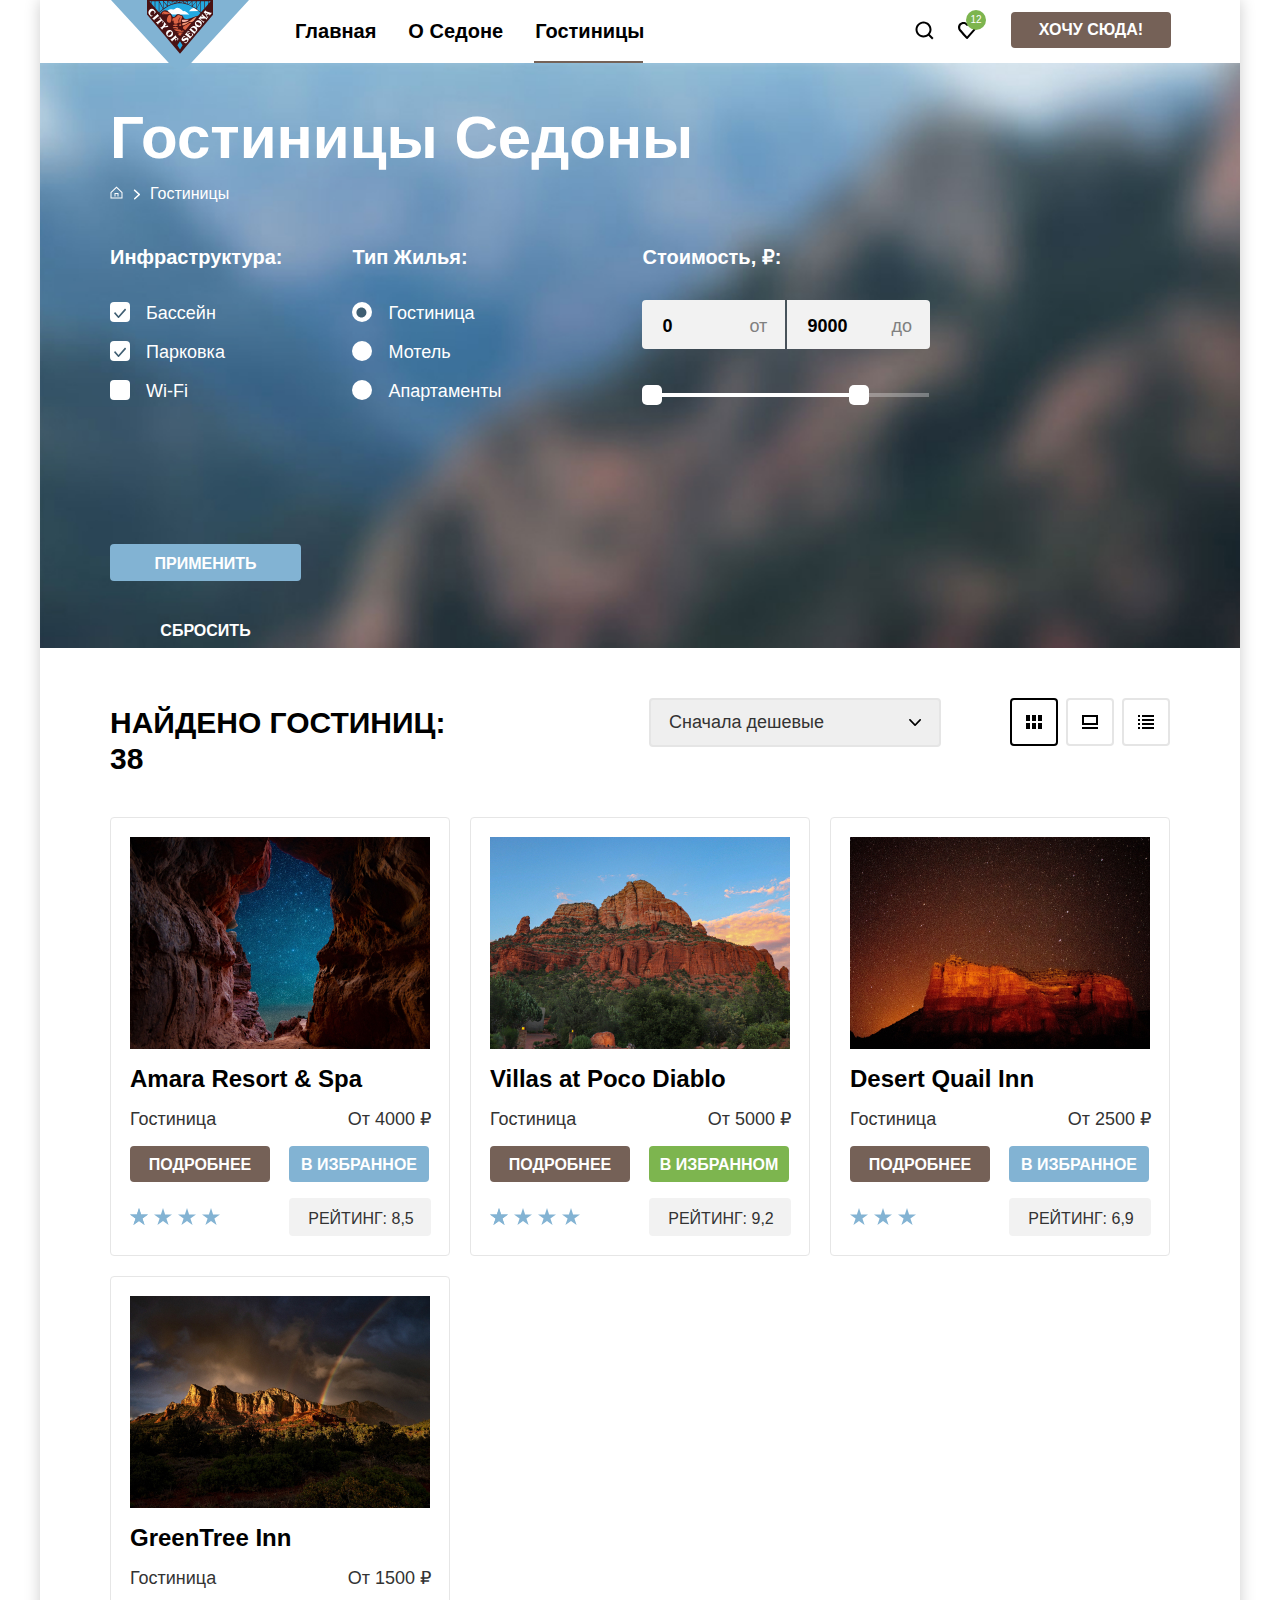
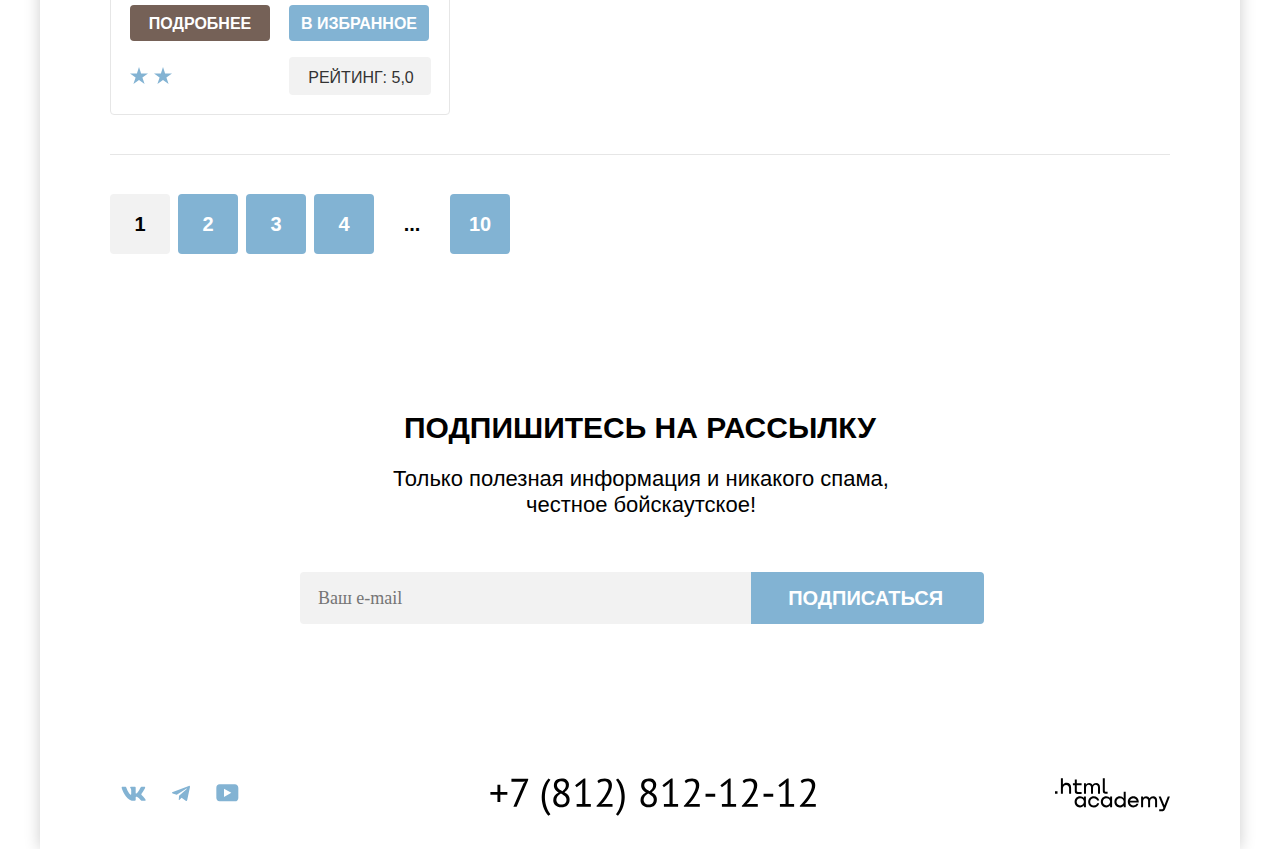
==== catalog.html @ 16f686da "Merge pull request #1 from robot756/master" ====
<!DOCTYPE html>
<html lang="ru">

<head>
  <meta charset="utf-8">
  <title>Каталог</title>
  <link rel="stylesheet" href="styles/style.css">
</head>

<body>
  <div class="page-container">
    <header class="page-header">
      <a href="index.html" class="logo-link">
        <img src="images/logotype.svg" width="138" height="64" alt="Логотип города Седона" class="logo">
      </a>
      <nav class="navigation">
        <ul class="navigation-list">
          <li class="navigation-item">
            <a href="index.html" class="navigation-link">Главная</a>
          </li>
          <li class="navigation-item">
            <a href="#" class="navigation-link">О Седонe</a>
          </li>
          <li class="navigation-item">
            <a href="#" class="navigation-link  navigation-link-active">Гостиницы</a>
          </li>

        </ul>
        <div class="user-block">
          <ul class="navigation-user">
            <li class="user-navigaton-item">
              <a href="#" class="user-navigation-link">
                <svg aria-hidden="true" focusable="false" class="navigation-icon-search" width="19" height="19"
                  viewBox="0 0 19 19" fill="none" xmlns="http://www.w3.org/2000/svg">
                  <path
                    d="m18.5 17.008-3.7-3.68c1-1.292 1.7-2.983 1.7-4.872C16.5 4.08 12.9.5 8.5.5s-8 3.68-8 8.055c0 4.376 3.6 7.956 8 7.956 1.8 0 3.5-.597 4.9-1.69l3.7 3.679 1.4-1.492Zm-10-2.486c-3.3 0-6-2.685-6-5.967 0-3.282 2.7-5.967 6-5.967s6 2.685 6 5.967c0 3.282-2.7 5.967-6 5.967Z"
                    fill="#000" />
                </svg>
                <span class="visually-hidden">Поиск</span>
              </a>
            </li>
            <li class="user-navigaton-item">
              <a href="#" class="user-navigation-link">
                <svg aria-hidden="true" focusable="false" class="navigation-icon-like" width="18" height="17"
                  viewBox="0 0 18 17" fill="none" xmlns="http://www.w3.org/2000/svg">
                  <path
                    d="M8.9 17c-.3 0-.6-.1-.8-.4-5.4-6.1-6.7-7.5-7-7.9C.4 7.8 0 6.6 0 5.4 0 2.4 2.4 0 5.5 0 6.8 0 8 .5 9 1.3 10 .5 11.3 0 12.5 0c3 0 5.5 2.4 5.5 5.4 0 1.3-.5 2.5-1.3 3.4l-7 7.9c-.2.2-.4.3-.8.3Zm-6-9.5c.3.4 3.5 4 6.1 6.9l6.2-7c.5-.5.7-1.2.7-2 0-1.8-1.5-3.3-3.3-3.3-1 0-2 .5-2.7 1.3-.3.3-.6.4-.9.4-.3 0-.6-.2-.8-.4-.7-.8-1.7-1.3-2.7-1.3-1.8 0-3.3 1.5-3.3 3.3-.1.9.3 1.6.7 2.1-.1 0-.1 0 0 0Z"
                    fill="#000" />
                </svg>
                <span class="visually-hidden">Избранное</span>
                <span class="favorite-value">12</span>
              </a>
            </li>
          </ul>
          <a href="#" class="button-link">Хочу сюда!</a>
        </div>
      </nav>
    </header>

    <main class="main-inner">

      <div class="sorting-container">
        <header class="inner-header">
          <h1 class="inner-header-title">Гостиницы Седоны</h1>
          <ul class="breadcrumbs">
            <li class="breadcrumbs-item">
              <a href="index.html" class="breadcrumbs-link">
                <svg class="breadcrumbs-icon" aria-hidden="true" focusable="false" width="13" height="13"
                  viewBox="0 0 13 13" fill="none" xmlns="http://www.w3.org/2000/svg">
                  <path d="m6.5.5-6 5.8v6.2h12V6.3L6.5.5Zm5 11h-10V6.7l5-4.8 5 4.8v4.8Z" />
                  <path d="M4.5 10.5h1V8h2v2.5h1V7h-4v3.5Z" />
                </svg>
              </a>
              <span class="visually-hidden">Главная</span>

            </li>
            <li class="breadcrumbs-item">
              <a href="catalog.html" class="breadcrumbs-link breadcrumbs-color-change">Гостиницы</a>
            </li>
          </ul>
        </header>

        <section class="hotel-products">
          <h2 class="visually-hidden">Список товаров с фильтрами</h2>
          <form action="https://echo.htmlacademy.ru/" class="hotel-filter" method="get">


            <fieldset class="hotel-products-group box-services-rooms">
              <legend class="hotel-filter-title">Инфраструктура:</legend>
              <ul class="hotel-filter-list">
                <li class="hotel-filter-item">
                  <label class="control">
                    <input type="checkbox" class="visually-hidden control-input-checkbox" name="pool" checked>
                    <span class="control-mark"></span>
                    <span class="control-label">Бассейн</span>
                  </label>
                </li>
                <li class="hotel-filter-item">
                  <label class="control">
                    <input type="checkbox" class="visually-hidden control-input-checkbox" name="parking" checked>
                    <span class="control-mark"></span>
                    <span class="control-label">Парковка</span>
                  </label>
                </li>
                <li class="hotel-filter-item">
                  <label class="control">
                    <input type="checkbox" class="visually-hidden control-input-checkbox" name="Wi-Fi">
                    <span class="control-mark"></span>
                    <span class="control-label">Wi-Fi</span>
                  </label>
                </li>
              </ul>
            </fieldset>

            <fieldset class="hotel-products-group box-services-rooms">
              <legend class="hotel-filter-title">Тип Жилья:</legend>
              <ul class="hotel-filter-list">
                <li class="hotel-filter-item">
                  <label class="control-radio">
                    <input type="radio" class="visually-hidden control-input-radio" name="type-group" value="hotel"
                      checked>
                    <span class="control-radio-mark"></span>
                    <span class="control-label">Гостиница</span>
                  </label>
                </li>
                <li class="hotel-filter-item">
                  <label class="control-radio">
                    <input type="radio" class="visually-hidden control-input-radio" name="type-group" value="motel">
                    <span class="control-radio-mark"></span>
                    <span class="control-label">Мотель</span>
                  </label>
                </li>
                <li class="hotel-filter-item">
                  <label class="control-radio">
                    <input type="radio" class="visually-hidden control-input-radio" name="type-group"
                      value="appartaments">
                    <span class="control-radio-mark"></span>
                    <span class="control-label">Апартаменты</span>
                  </label>
                </li>
              </ul>
            </fieldset>

            <fieldset class="hotel-products-group box-cost-range">
              <legend class="hotel-filter-title-cost">Стоимость, ₽:</legend>
              <div class="input-filter">
                <label class="input-from">
                  <input type="number" class="input-prime input-from-cost" name="type-group" value="0">
                  <span class="from-cost">от</span>
                </label>
                <label class="input-to">
                  <input type="number" class="input-prime input-to-cost" name="type-group" value="9000">
                  <span class="to-cost">до</span>
                </label>
              </div>

              <div class="range">
                <div class="range-scale">
                  <div class="range-bar" style="left: 0; width: 227px">
                    <button type="button" class="range-toggle toggle-min">
                      <span class="visually-hidden">Изменить минимальную цену</span>
                    </button>
                    <button type="button" class="range-toggle toggle-max"><span class="visually-hidden">Изменить
                        максимальную цену</span></button>
                  </div>
                </div>
              </div>
            </fieldset>


            <div class="buttons">
              <button class="submit" type="submit">Применить</button>
              <button class="reset" type="reset">Сбросить</button>
            </div>
          </form>
        </section>

      </div>

      <section class="sort-products">

        <div class="sort-products-container">
          <h2 class="find-page">Найдено гостиниц: 38</h2>
          <select class="select-control" aria-label="Сортировка">
            <option value="cheap">Сначала дешевые</option>
            <option value="popular">Сначала дорогие</option>
            <option value="expensive">Сначала популярные</option>
          </select>
          <div class="buttons-card ">
            <a href="#" class="button-card button-card-active button-card-all">
              <span class="visually-hidden">Показать карточки</span>
            </a>
            <a href="#" class="button-card button-card-slide">
              <span class="visually-hidden">Показать слайды</span>
            </a>
            <a href="#" class="button-card button-card-list">
              <span class="visually-hidden">Показать список</span>
            </a>
          </div>
        </div>


        <ul class="product-list">
          <li class="product-card">
            <a href="#" class="product-card-link">
              <img src="images/hotel-amara-resort-spa.jpg" width="300" height="212" alt="hotel-amara-resort-spa"
                class="product-card-image">
            </a>
            <h3 class="product-card-title">Amara Resort & Spa</h3>
            <div class="type-and-cost">
              <span class="product-type-hotel">Гостиница</span>
              <span class="product-cost-hotel">От 4000 ₽</span>
            </div>
            <a href="#" class="product-more-information">подробнее</a>
            <a href="#" class="product-in-favorites">в избранное</a>
            <div class="rait-icon">
              <span class="visually-hidden">звёздность</span>
              <span class="product-four-stars"></span>
            </div>
            <span class="product-number-rating">Рейтинг: 8,5</span>
          </li>
          <li class="product-card">
            <a href="#" class="product-card-link">
              <img src="images/hotel-desert-quail-inn.jpg" width="300" height="212" alt="hotel-desert-quail-inn"
                class="product-card-image">
            </a>
            <h3 class="product-card-title">Villas at Poco Diablo</h3>
            <div class="type-and-cost">
              <span class="product-type-hotel">Гостиница</span>
              <span class="product-cost-hotel">От 5000 ₽</span>
            </div>
            <a href="#" class="product-more-information">подробнее</a>
            <a href="#" class="product-in-favorites product-in-favorites-active">в избранном</a>
            <div class="rait-icon">
              <span class="visually-hidden">звёздность</span>
              <span class="product-four-stars"></span>
            </div>
            <span class="product-number-rating">Рейтинг: 9,2</span>
          </li>
          <li class="product-card">
            <a href="#" class="product-card-link">
              <img src="images/hotel-greentree-inn.jpg" width="300" height="212" alt="hotel-greentree-inn"
                class="product-card-image">
            </a>
            <h3 class="product-card-title">Desert Quail Inn</h3>
            <div class="type-and-cost">
              <span class="product-type-hotel">Гостиница</span>
              <span class="product-cost-hotel">От 2500 ₽</span>
            </div>
            <a href="#" class="product-more-information">подробнее</a>
            <a href="#" class="product-in-favorites">в избранное</a>
            <div class="rait-icon">
              <span class="visually-hidden">звёздность</span>
              <span class="product-three-stars"></span>
            </div>
            <span class="product-number-rating">Рейтинг: 6,9</span>
          </li>
          <li class="product-card">
            <a href="#" class="product-card-link">
              <img src="images/hotel-villas-at-poco-diablo.jpg" width="300" height="212"
                alt="hotel-villas-at-poco-diablo" class="product-card-image">
            </a>
            <h3 class="product-card-title">GreenTree Inn</h3>
            <div class="type-and-cost">
              <span class="product-type-hotel">Гостиница</span>
              <span class="product-cost-hotel">От 1500 ₽</span>
            </div>
            <a href="#" class="product-more-information">подробнее</a>
            <a href="#" class="product-in-favorites">в избранное</a>
            <div class="rait-icon">
              <span class="visually-hidden">звёздность</span>
              <span class="product-two-stars"></span>
            </div>
            <span class="product-number-rating">Рейтинг: 5,0</span>
          </li>
        </ul>

        <ul class="pagination">
          <li class="pagination-item">
            <a class="pagination-link pagination-active" href="#">1</a>
            <span class="visually-hidden">Первая страница</span>
          </li>
          <li class="pagination-item">
            <a class="pagination-link" href="#">2</a>
          </li>
          <li class="pagination-item">
            <a class="pagination-link" href="#">3</a>
          </li>
          <li class="pagination-item">
            <a class="pagination-link" href="#">4</a>
          </li>
          <li class="pagination-item">
            <a class="pagination-link pagination-next" href="#">...</a>
          </li>
          <li class="pagination-item">
            <a class="pagination-link" href="#">10</a>
            <span class="visually-hidden">Последняя страница</span>
          </li>
        </ul>


      </section>


    </main>

    <footer class="page-footer">
      <section class="subscribe-catalog">
        <h2 class="visually-hidden">Подписка на полезную информация</h2>
        <p class="subscribe-text-catalog alternative-color">Подпишитесь на рассылку</p>
        <p class="subscribe-description-catalog">Только полезная информация и никакого спама, честное бойскаутское!</p>
        <form action="https://echo.htmlacademy.ru/" class="subscribe-form" method="get">
          <div class="collapsing-indentation">
            <input type="email" placeholder="Ваш e-mail" name="user-email" required>
            <button class="subscribe-button" type="submit">Подписаться</button>
          </div>
        </form>
      </section>

      <div class="page-footer-container">
        <section class="social">
          <h2 class="visually-hidden">Социальные сети</h2>
          <ul class="social-list">
            <li class="social-item">
              <a href="https://vk.com/htmlacademy" class="button">
                <svg class="socials-item-icon" aria-hidden="true" focusable="false" width="25" height="15"
                  viewBox="0 0 25 15" fill="none" xmlns="http://www.w3.org/2000/svg">
                  <path fill-rule="evenodd" clip-rule="evenodd"
                    d="M24.116 1.804c.166-.546 0-.948-.795-.948h-2.625c-.668 0-.976.347-1.143.73 0 0-1.335 3.196-3.226 5.272-.612.602-.89.793-1.224.793-.167 0-.418-.19-.418-.738V1.804c0-.656-.184-.948-.74-.948H9.817c-.417 0-.668.304-.668.593 0 .621.946.765 1.043 2.513V7.76c0 .833-.153.984-.487.984-.89 0-3.055-3.21-4.34-6.885-.249-.715-.5-1.003-1.172-1.003H1.566c-.75 0-.9.347-.9.73 0 .682.89 4.07 4.145 8.551 2.17 3.06 5.225 4.72 8.008 4.72 1.67 0 1.875-.369 1.875-1.004V11.54c0-.737.158-.884.687-.884.39 0 1.057.192 2.615 1.667 1.78 1.75 2.073 2.533 3.075 2.533h2.625c.75 0 1.126-.368.91-1.096-.238-.724-1.088-1.775-2.215-3.022-.612-.71-1.53-1.475-1.809-1.858-.389-.49-.278-.71 0-1.147 0 0 3.2-4.426 3.533-5.929h.001Z" />
                </svg>
                <span class="visually-hidden">ВКонтакте</span>
              </a>
            </li>
            <li class="social-item">
              <a href="https://t.me/htmlacademy" class="button">
                <svg class="socials-item-icon" aria-hidden="true" focusable="false" width="18" height="16"
                  viewBox="0 0 18 16" fill="none" xmlns="http://www.w3.org/2000/svg">
                  <path
                    d="M16.785.956.84 7.104C-.248 7.541-.24 8.148.64 8.42l4.094 1.277 9.472-5.976c.448-.272.857-.126.52.173l-7.673 6.925H7.05l.002.001-.283 4.22c.414 0 .597-.19.829-.414l1.988-1.934 4.136 3.055c.762.42 1.31.205 1.5-.706l2.715-12.795c.278-1.114-.425-1.618-1.153-1.29Z" />
                </svg>
                <span class="visually-hidden">Телеграмм</span>
              </a>
            </li>
            <li class="social-item">
              <a href="https://www.youtube.com/user/htmlacademyru" class="button">
                <svg class="socials-item-icon" aria-hidden="true" focusable="false" width="23" height="18"
                  viewBox="0 0 23 18" fill="none" xmlns="http://www.w3.org/2000/svg">
                  <path
                    d="M18.94.356H3.507C1.647.356.333 1.95.333 3.756V13.85c0 1.913 1.314 3.506 3.174 3.506H19.16c1.642 0 3.174-1.593 3.174-3.4v-10.2c-.219-1.806-1.532-3.4-3.393-3.4ZM7.995 12.894V4.819l7.333 4.037-7.333 4.038Z" />
                </svg>
                <span class="visually-hidden">Ютуб</span>
              </a>
            </li>
          </ul>
        </section>

        <section class="contacts">
          <h2 class="visually-hidden">Контакты</h2>
          <a href="+78128121212" class="phone">
            <svg class="contacts-logo-color" aria-hidden="true" focusable="false" width="326" height="38"
              viewBox="0 0 326 38" fill="none" xmlns="http://www.w3.org/2000/svg">
              <path
                d="M.405 13.896h7.04v-7.24h2.88v7.24h7.04v2.88h-7.04v7.2h-2.88v-7.2H.405v-2.88ZM23.4 28.856l10.04-23.44 1.76-1.96-2.36.36h-11.4V.856h16.72v1.08l-11.52 26.92H23.4Zm34.992 8.8a20.219 20.219 0 0 1-3.12-4.24 26.968 26.968 0 0 1-2.08-4.68 32.19 32.19 0 0 1-1.12-4.88 32.9 32.9 0 0 1-.36-4.72c0-1.466.12-3.013.36-4.64.24-1.626.627-3.253 1.16-4.88a28.472 28.472 0 0 1 2.08-4.84 23.166 23.166 0 0 1 3.2-4.4l1.92 1.4a24.02 24.02 0 0 0-2.68 4.24 27.631 27.631 0 0 0-1.68 4.4 29.702 29.702 0 0 0-.92 4.48c-.16 1.467-.24 2.88-.24 4.24 0 1.28.094 2.68.28 4.2.214 1.494.534 3 .96 4.52a30.663 30.663 0 0 0 1.72 4.4 19.86 19.86 0 0 0 2.56 3.92l-2.04 1.48Zm4.851-15.48c0-1.68.44-3.133 1.32-4.36.88-1.253 2.254-2.386 4.12-3.4-.666-.4-1.293-.813-1.88-1.24a10.24 10.24 0 0 1-1.52-1.52 7.562 7.562 0 0 1-1.04-1.88c-.24-.693-.36-1.493-.36-2.4 0-1.04.174-1.986.52-2.84a6.485 6.485 0 0 1 1.56-2.2 7.674 7.674 0 0 1 2.44-1.44c.96-.346 2.04-.52 3.24-.52 1.12 0 2.134.16 3.04.48.907.32 1.667.76 2.28 1.32a5.756 5.756 0 0 1 1.48 2c.347.774.52 1.627.52 2.56 0 1.52-.346 2.867-1.04 4.04-.693 1.147-1.84 2.28-3.44 3.4.694.4 1.347.84 1.96 1.32a8.502 8.502 0 0 1 1.64 1.6c.48.587.854 1.254 1.12 2 .267.72.4 1.547.4 2.48 0 1.147-.186 2.2-.56 3.16a6.911 6.911 0 0 1-1.64 2.44c-.72.667-1.6 1.2-2.64 1.6-1.04.374-2.226.56-3.56.56-1.28 0-2.413-.186-3.4-.56-.986-.373-1.826-.88-2.52-1.52a6.424 6.424 0 0 1-1.52-2.24 7.68 7.68 0 0 1-.52-2.84Zm13.24-.4c0-.8-.16-1.493-.48-2.08a5.811 5.811 0 0 0-1.28-1.64 9.079 9.079 0 0 0-1.76-1.36c-.666-.4-1.36-.786-2.08-1.16-1.626.907-2.786 1.92-3.48 3.04-.693 1.12-1.04 2.187-1.04 3.2 0 .64.107 1.254.32 1.84.214.587.534 1.094.96 1.52a4.99 4.99 0 0 0 1.56 1.04c.64.24 1.374.36 2.2.36.667 0 1.307-.093 1.92-.28a5.15 5.15 0 0 0 1.6-.88c.48-.4.854-.893 1.12-1.48.294-.613.44-1.32.44-2.12Zm-9.48-14.48c0 .747.147 1.414.44 2 .294.56.68 1.067 1.16 1.52.507.454 1.08.88 1.72 1.28.64.374 1.307.734 2 1.08 1.2-.933 2.08-1.853 2.64-2.76.587-.906.88-1.906.88-3 0-1.36-.426-2.4-1.28-3.12-.826-.746-1.826-1.12-3-1.12-.72 0-1.36.12-1.92.36-.56.24-1.04.547-1.44.92-.4.374-.706.814-.92 1.32-.186.48-.28.987-.28 1.52Zm19.637 18.6h5.6V6.536l.4-2.36-1.6 1.88-4.4 3.16-1.52-2.04 8.8-6.8h1.44v25.52h5.48v2.96h-14.2v-2.96Zm35.317-18.68c0 1.414-.266 2.867-.8 4.36a26.123 26.123 0 0 1-2.04 4.44 43.372 43.372 0 0 1-2.8 4.4 106.51 106.51 0 0 1-3.12 4.04l-1.96 1.72v.16l2.56-.44h8.72v2.96h-15.92v-1.16c.587-.613 1.294-1.373 2.12-2.28a63.998 63.998 0 0 0 2.56-3 60.203 60.203 0 0 0 2.64-3.52 38.593 38.593 0 0 0 2.36-3.8 22.61 22.61 0 0 0 1.72-3.8c.427-1.253.64-2.44.64-3.56 0-1.306-.373-2.386-1.12-3.24-.746-.88-1.88-1.32-3.4-1.32-1.013 0-2 .214-2.96.64-.96.4-1.786.867-2.48 1.4l-1.32-2.28c.934-.8 2.04-1.426 3.32-1.88 1.28-.453 2.654-.68 4.12-.68 1.147 0 2.16.174 3.04.52.88.32 1.627.787 2.24 1.4a6.084 6.084 0 0 1 1.4 2.2c.32.827.48 1.734.48 2.72Zm6.077-6.84a20.198 20.198 0 0 1 3.12 4.24 24.553 24.553 0 0 1 2.04 4.72c.533 1.6.92 3.227 1.16 4.88.24 1.627.36 3.187.36 4.68 0 1.467-.12 3.014-.36 4.64a30.566 30.566 0 0 1-1.16 4.92 27.134 27.134 0 0 1-2.12 4.8 21.85 21.85 0 0 1-3.16 4.4l-1.92-1.4a24 24 0 0 0 2.68-4.24 24.382 24.382 0 0 0 1.68-4.44c.427-1.493.72-2.973.88-4.44.187-1.466.28-2.88.28-4.24 0-1.28-.107-2.666-.32-4.16-.213-1.493-.547-3-1-4.52-.427-1.52-.987-3-1.68-4.44a18.561 18.561 0 0 0-2.52-3.92l2.04-1.48Zm22.475 21.8c0-1.68.44-3.133 1.32-4.36.88-1.253 2.253-2.386 4.12-3.4-.667-.4-1.293-.813-1.88-1.24-.56-.453-1.067-.96-1.52-1.52a7.559 7.559 0 0 1-1.04-1.88c-.24-.693-.36-1.493-.36-2.4 0-1.04.173-1.986.52-2.84a6.474 6.474 0 0 1 1.56-2.2 7.673 7.673 0 0 1 2.44-1.44c.96-.346 2.04-.52 3.24-.52 1.12 0 2.133.16 3.04.48.907.32 1.667.76 2.28 1.32a5.761 5.761 0 0 1 1.48 2c.347.774.52 1.627.52 2.56 0 1.52-.347 2.867-1.04 4.04-.693 1.147-1.84 2.28-3.44 3.4.693.4 1.347.84 1.96 1.32a8.494 8.494 0 0 1 1.64 1.6c.48.587.853 1.254 1.12 2 .267.72.4 1.547.4 2.48 0 1.147-.187 2.2-.56 3.16a6.907 6.907 0 0 1-1.64 2.44c-.72.667-1.6 1.2-2.64 1.6-1.04.374-2.227.56-3.56.56-1.28 0-2.413-.186-3.4-.56-.987-.373-1.827-.88-2.52-1.52a6.423 6.423 0 0 1-1.52-2.24 7.672 7.672 0 0 1-.52-2.84Zm13.24-.4c0-.8-.16-1.493-.48-2.08a5.819 5.819 0 0 0-1.28-1.64 9.082 9.082 0 0 0-1.76-1.36c-.667-.4-1.36-.786-2.08-1.16-1.627.907-2.787 1.92-3.48 3.04-.693 1.12-1.04 2.187-1.04 3.2 0 .64.107 1.254.32 1.84.213.587.533 1.094.96 1.52.427.427.947.774 1.56 1.04.64.24 1.373.36 2.2.36.667 0 1.307-.093 1.92-.28a5.15 5.15 0 0 0 1.6-.88c.48-.4.853-.893 1.12-1.48.293-.613.44-1.32.44-2.12Zm-9.48-14.48c0 .747.147 1.414.44 2a5.75 5.75 0 0 0 1.16 1.52c.507.454 1.08.88 1.72 1.28.64.374 1.307.734 2 1.08 1.2-.933 2.08-1.853 2.64-2.76.587-.906.88-1.906.88-3 0-1.36-.427-2.4-1.28-3.12-.827-.746-1.827-1.12-3-1.12-.72 0-1.36.12-1.92.36-.56.24-1.04.547-1.44.92a3.8 3.8 0 0 0-.92 1.32 4.15 4.15 0 0 0-.28 1.52Zm19.637 18.6h5.6V6.536l.4-2.36-1.6 1.88-4.4 3.16-1.52-2.04 8.8-6.8h1.44v25.52h5.48v2.96h-14.2v-2.96Zm35.317-18.68c0 1.414-.267 2.867-.8 4.36a26.279 26.279 0 0 1-2.04 4.44 43.547 43.547 0 0 1-2.8 4.4 106.51 106.51 0 0 1-3.12 4.04l-1.96 1.72v.16l2.56-.44h8.72v2.96h-15.92v-1.16a137.54 137.54 0 0 0 2.12-2.28 64.604 64.604 0 0 0 2.56-3 61.114 61.114 0 0 0 2.64-3.52 38.783 38.783 0 0 0 2.36-3.8 22.69 22.69 0 0 0 1.72-3.8c.426-1.253.64-2.44.64-3.56 0-1.306-.374-2.386-1.12-3.24-.747-.88-1.88-1.32-3.4-1.32-1.014 0-2 .214-2.96.64-.96.4-1.787.867-2.48 1.4l-1.32-2.28c.933-.8 2.04-1.426 3.32-1.88 1.28-.453 2.653-.68 4.12-.68 1.146 0 2.16.174 3.04.52.88.32 1.626.787 2.24 1.4a6.097 6.097 0 0 1 1.4 2.2c.32.827.48 1.734.48 2.72Zm6.317 8.64h9.68v2.96h-9.68v-2.96Zm16.374 10.04h5.6V6.536l.4-2.36-1.6 1.88-4.4 3.16-1.52-2.04 8.8-6.8h1.44v25.52h5.48v2.96h-14.2v-2.96Zm35.317-18.68c0 1.414-.267 2.867-.8 4.36a26.279 26.279 0 0 1-2.04 4.44 43.547 43.547 0 0 1-2.8 4.4 106.51 106.51 0 0 1-3.12 4.04l-1.96 1.72v.16l2.56-.44h8.72v2.96h-15.92v-1.16a137.54 137.54 0 0 0 2.12-2.28 64.604 64.604 0 0 0 2.56-3 61.114 61.114 0 0 0 2.64-3.52 38.783 38.783 0 0 0 2.36-3.8 22.69 22.69 0 0 0 1.72-3.8c.426-1.253.64-2.44.64-3.56 0-1.306-.374-2.386-1.12-3.24-.747-.88-1.88-1.32-3.4-1.32-1.014 0-2 .214-2.96.64-.96.4-1.787.867-2.48 1.4l-1.32-2.28c.933-.8 2.04-1.426 3.32-1.88 1.28-.453 2.653-.68 4.12-.68 1.146 0 2.16.174 3.04.52.88.32 1.626.787 2.24 1.4a6.097 6.097 0 0 1 1.4 2.2c.32.827.48 1.734.48 2.72Zm6.317 8.64h9.68v2.96h-9.68v-2.96Zm16.374 10.04h5.6V6.536l.4-2.36-1.6 1.88-4.4 3.16-1.52-2.04 8.8-6.8h1.44v25.52h5.48v2.96h-14.2v-2.96Zm35.316-18.68c0 1.414-.266 2.867-.8 4.36a26.123 26.123 0 0 1-2.04 4.44 43.372 43.372 0 0 1-2.8 4.4 106.51 106.51 0 0 1-3.12 4.04l-1.96 1.72v.16l2.56-.44h8.72v2.96h-15.92v-1.16c.587-.613 1.294-1.373 2.12-2.28a63.998 63.998 0 0 0 2.56-3 60.203 60.203 0 0 0 2.64-3.52 38.593 38.593 0 0 0 2.36-3.8 22.61 22.61 0 0 0 1.72-3.8c.427-1.253.64-2.44.64-3.56 0-1.306-.373-2.386-1.12-3.24-.746-.88-1.88-1.32-3.4-1.32-1.013 0-2 .214-2.96.64-.96.4-1.786.867-2.48 1.4l-1.32-2.28c.934-.8 2.04-1.426 3.32-1.88 1.28-.453 2.654-.68 4.12-.68 1.147 0 2.16.174 3.04.52.88.32 1.627.787 2.24 1.4a6.084 6.084 0 0 1 1.4 2.2c.32.827.48 1.734.48 2.72Z" />
            </svg>
          </a>
        </section>

        <section class="footer-logo">
          <h2 class="visually-hidden">Логотип HTML Academy</h2>
          <a href="https://htmlacademy.ru/" class="html-link">
            <svg class="contacts-logo-color" aria-hidden="true" focusable="false" width="115" height="34"
              viewBox="0 0 115 34" fill="none" xmlns="http://www.w3.org/2000/svg">
              <path
                d="M0 13.256v2.6h2.5v-2.6H0ZM11.6 4.856c-1.6 0-2.8.7-3.6 1.7h-.1v-6.2h-2v15.5h2v-5.3c0-2.1 1.3-3.6 3.3-3.6 1.8 0 2.9 1.4 2.9 3.2v5.7h2v-6.1c.1-3-1.8-4.9-4.5-4.9ZM26.6 5.156h-4.8v-3.7h-2v3.8h-1.9v2h1.9v6c0 1.7 1 2.7 2.7 2.7h4.1v-2h-3.7c-.7 0-1.1-.4-1.1-1.1v-5.7h4.8v-2ZM41.1 4.956c-1.6 0-2.9.8-3.5 2.1h-.1c-.6-1.2-1.8-2.1-3.4-2.1-1.4 0-2.5.8-3.1 1.8h-.1v-1.6H29v10.6h2v-5.4c0-2 1-3.5 2.6-3.5 1.5 0 2.4 1 2.4 2.6v6.3h2v-5.6c0-2.4 1.4-3.3 2.6-3.3 1.5 0 2.4 1 2.4 2.6v6.3h2v-6.5c.1-2.5-1.4-4.3-3.9-4.3ZM47.8 13.056c0 1.7 1 2.7 2.8 2.7h2v-2h-1.7c-.7 0-1.1-.4-1.1-1.1V.356h-2v12.7ZM28.9 20.056c-.9-1.1-2.2-1.8-3.9-1.8-3.1 0-5.4 2.3-5.4 5.6s2.3 5.6 5.4 5.6c1.8 0 3-.8 3.8-1.9h.1v1.6h2v-10.6h-2v1.5Zm-3.6 7.4c-2.2 0-3.6-1.6-3.6-3.6s1.4-3.6 3.6-3.6 3.6 1.6 3.6 3.6c0 1.9-1.4 3.6-3.6 3.6ZM44.2 22.356c-.5-2.4-2.6-4.1-5.4-4.1-3.4 0-5.6 2.5-5.6 5.6 0 3.1 2.2 5.6 5.6 5.6 2.8 0 4.9-1.8 5.4-4.2h-2.1c-.4 1.3-1.7 2.3-3.3 2.3-2.2 0-3.6-1.6-3.6-3.6s1.4-3.6 3.6-3.6c1.6 0 2.8 1 3.3 2.2h2.1v-.2ZM55.1 20.056c-.9-1.1-2.2-1.8-3.9-1.8-3.1 0-5.4 2.3-5.4 5.6s2.3 5.6 5.4 5.6c1.8 0 3-.8 3.8-1.9h.1v1.6h2v-10.6h-2v1.5Zm-3.6 7.4c-2.2 0-3.6-1.6-3.6-3.6s1.4-3.6 3.6-3.6 3.6 1.6 3.6 3.6c0 1.9-1.5 3.6-3.6 3.6ZM68.7 20.156c-.9-1.1-2.2-1.9-3.9-1.9-3.1 0-5.4 2.3-5.4 5.6s2.2 5.6 5.4 5.6c1.7 0 3-.8 3.8-1.8h.1v1.5h2v-15.4h-2v6.4Zm-3.6 7.3c-2.2 0-3.6-1.6-3.6-3.6s1.4-3.6 3.6-3.6 3.6 1.6 3.6 3.6c-.1 2-1.5 3.6-3.6 3.6ZM78.3 18.256c-3.3 0-5.5 2.5-5.5 5.6 0 3 2.1 5.6 5.5 5.6 2.5 0 4.5-1.3 5.2-3.6h-2.1c-.5 1-1.6 1.6-3 1.6-1.9 0-3.3-1.3-3.4-2.9h8.8c.2-3.6-2-6.3-5.5-6.3Zm0 1.9c1.7 0 3 1 3.3 2.6h-6.5c.3-1.5 1.5-2.6 3.2-2.6ZM98.2 18.256c-1.6 0-2.9.8-3.6 2h-.1c-.6-1.2-1.8-2-3.4-2-1.4 0-2.5.7-3.1 1.8v-1.5h-1.9v10.6h2v-5.4c0-2 1-3.4 2.6-3.5 1.5 0 2.4 1 2.4 2.6v6.3h2v-5.6c0-2.4 1.4-3.3 2.6-3.3 1.5 0 2.4 1 2.4 2.6v6.3h2v-6.5c.1-2.6-1.4-4.4-3.9-4.4ZM109.4 27.356l-3.6-8.9h-2.2l4.8 11.6c-.3.9-.7 1.2-1.7 1.2h-2.5v2h2.5c1.8 0 2.8-.8 3.5-2.6l4.7-12.2h-2.1l-3.4 8.9Z" />
            </svg>
          </a>
        </section>
      </div>
    </footer>
  </div>
</body>

</html>
---- styles/style.css ----
@font-face {
  font-family: "PT Sans";
  font-style: normal;
  font-weight: 400;
  src: url("../fonts/ptsans-400.woff2") format("woff2");
  font-display: swap;
}

@font-face {
  font-family: "PT Sans";
  font-style: normal;
  font-weight: 700;
  src: url("../fonts/ptsans-700.woff2") format("woff2");
  font-display: swap;
}

.visually-hidden {
  position: absolute;
  width: 1px;
  height: 1px;
  margin: -1px;
  border: 0;
  padding: 0;
  white-space: nowrap;
  -webkit-clip-path: inset(100%);
  clip-path: inset(100%);
  clip: rect(0 0 0 0);
  overflow: hidden;
}

body {
  font-family: "PT Sans", sans-serif;
  font-size: 24px;
  line-height: 28px;
  background-color: #ffffff;
  color: #000000;
  margin: 0;
}

.page-container {
  width: 1200px;
  margin: 0 auto;
  background-color: #ffffff;
  box-shadow: 0 0 15px rgba(0, 0, 0, 0.2);
}

.page-header {
  background: #ffffff;
  color: #000000;
  position: relative;
}

.logo-link {
  position: absolute;
  left: 71px;
  top: 0;
}

.logo {
  height: auto;
}

.navigation {
  display: flex;
  padding: 12px 69px 0 254px;
  justify-content: space-between;
  align-items: flex-start;
}

.navigation-list {
  list-style-type: none;
  padding: 1px 0 14px 1px;
  margin: 0;
  display: flex;
  flex-wrap: wrap;
  max-width: 500px;
  gap: 32px;
}

.navigation-item {
  padding-top: 3px;
}

.navigation-link {
  color: inherit;
  font-size: 20px;
  line-height: 24px;
  font-weight: 700;
  text-transform: capitalize;
  text-decoration: none;
  position: relative;
}

.navigation-link-active::after {
  content: "";
  width: 100%;
  height: 2px;
  background: #756257;
  position: absolute;
  bottom: -21px;
  left: -1px;
}

.user-block {
  display: flex;
  gap: 25px;
  padding-bottom: 15px;
  align-items: flex-start;
}

.navigation-user {
  list-style-type: none;
  display: flex;
  margin: 0;
  padding: 0;
  gap: 5px;
  max-width: 210px;
  flex-wrap: wrap;
}

.user-navigation-link {
  text-decoration: none;
  width: 38px;
  height: 36px;
  position: relative;
  display: flex;
  justify-content: center;
  align-items: center;
}

.favorite-value {
  display: flex;
  position: absolute;
  min-width: 20px;
  padding: 0 3px;
  box-sizing: border-box;
  height: 20px;
  top: -2px;
  right: 0;
  font-weight: 400;
  font-size: 10px;
  line-height: 10px;
  text-align: center;
  background-color: #7db54f;
  color: #ffffff;
  border-radius: 10px;
  justify-content: center;
  align-items: center;
}

.button-link {
  display: block;
  min-height: 20px;
  width: 160px;
  padding: 8px 0;
  text-transform: uppercase;
  font-family: inherit;
  font-weight: 700;
  font-size: 16px;
  line-height: 20px;
  color: #ffffff;
  background-color: #756157;
  border-radius: 4px;
  text-align: center;
  text-decoration: none;
}

.button-link:hover,
.button-link:focus {
  background-color: #615048;
  color: #ffffff;
}

.button-link:disabled {
  background-color: #e5e5e5;
  color: #ffffff;
}

.button-link:active {
  color: rgba(255, 255, 255, 0.302);
  background-color: #756157;
}

.welcome {
  background-color: #928a8a;
  color: #000000;
  background-image: url("../images/divider.svg"), url("../images/index-background.jpg");
  background-repeat: no-repeat;
  background-position: bottom, top;
  background-size: 100% auto, cover;
  text-align: center;
  min-height: 486px;
  padding-top: 52px;
  padding-bottom: 61px;
  box-sizing: border-box;
}

.advantages-text {
  font-size: 30px;
  line-height: 36px;
  font-weight: 700;
  text-align: center;
  text-transform: uppercase;
  margin: 69px 160px 25px 160px;
}

.advantages-description {
  font-size: 22px;
  font-weight: 400;
  line-height: 26px;
  text-align: center;
  color: #333333;
  margin: 0 0 90px 0;
}

.advantages-list {
  list-style-type: none;
  margin: 0;
  padding: 0;
  display: flex;
  flex-wrap: wrap;
}

.advantages-item {
  display: flex;
  flex-grow: 1
}

.advantages-item:nth-child(2n) {
  background-color: rgba(131, 179, 211, 0.122);
}

.advantages-item:nth-child(2n+1) {
  background-color: rgba(131, 179, 211, 0.2);
}

.advantages-item.advantages-item-color {
  background-color: #82b3d3
}

.advantages-item-color .container {
  padding: 78px 86px 48px 84px;
}

.container {
  width: 400px;
  padding: 89px 85px 112px;
  box-sizing: border-box;
}

.advantage-title {
  font-size: 24px;
  font-weight: 700;
  line-height: 28px;
  text-align: center;
  text-transform: uppercase;
  position: relative;
}

.advantage-title::before {
  position: absolute;
  content: "";
  height: 2px;
  width: 60px;
  top: calc(100% + 30px);
  left: 86px;
  background-color: rgba(0, 0, 0, 0.302);
}

.advantage-title.alternative-color::before {
  position: absolute;
  content: "";
  height: 2px;
  width: 60px;
  top: calc(100% + 30px);
  left: 87px;
  background-color: rgba(255, 255, 255, 0.302);
}

.advantage-description {
  font-size: 18px;
  font-weight: 400;
  line-height: 21px;
  text-align: center;
  color: #333333;
  padding: 0;
  margin: 62px 0 0 0;
}

.alternative-color {
  color: #ffffff
}

.advantage-image {
  height: 100%;
  object-fit: cover;
}

.services-text {
  margin: 65px 347px 20px 346px;
  font-size: 30px;
  line-height: 36px;
  font-weight: 700;
  text-align: center;
  text-transform: uppercase;
}

.services-description {
  font-size: 22px;
  font-weight: 400;
  line-height: 26px;
  text-align: center;
  color: #333333;
  margin: 0 0 63px 0;
}

.sevices-list {
  list-style-type: none;
  margin: 0;
  padding: 0;
  display: flex;
  flex-wrap: wrap;
}

.services-item {
  flex-grow: 1;
  padding: 185px 0 81px 0;
  width: 400px;
  position: relative;
  background-color: #ffffff;
}

.services-item:nth-child(2n+1) {
  background-color: rgba(131, 179, 211, 0.122);
}

.services-item::before {
  position: absolute;
  background-repeat: no-repeat;
  left: 50%;
  transform: translateX(-50%);
}

.services-additional-item-home::before {
  position: absolute;
  content: "";
  width: 75px;
  height: 72px;
  background-image: url("../images/house.svg");
  top: 80px;
}

.service-title {
  font-size: 24px;
  font-weight: 700;
  line-height: 28px;
  text-align: center;
  text-transform: uppercase;
  margin: 0;
  padding: 0;
}

.service-description {
  font-size: 18px;
  font-weight: 400;
  line-height: 21px;
  text-align: center;
  color: #333333;
  margin: 0;
  padding: 29px 0 0 0;
}

.services-additional-item-food::before {
  position: absolute;
  content: "";
  width: 74px;
  height: 70px;
  background-image: url("../images/food.svg");
  top: 81px;
}

.services-additional-item-surprice::before {
  position: absolute;
  content: "";
  width: 64px;
  height: 76px;
  background-image: url("../images/surprice.svg");
  top: 78px;
}

.booking {
  text-align: center;
  padding-bottom: 97px;
  padding-top: 97px;
}

.booking-text {
  font-size: 30px;
  line-height: 36px;
  font-weight: 700;
  text-align: center;
  text-transform: uppercase;
  margin: 0 0 18px 0;
}

.booking-description {
  margin: 0 0 52px 0;
  font-size: 22px;
  font-weight: 400;
  line-height: 26px;
  text-align: center;
  color: #333333
}

.booking-link {
  font-size: 20px;
  font-weight: 700;
  line-height: 36px;
  display: block;
  padding: 8px 0 9px 0;
  width: 376px;
  margin: auto;
  text-decoration: none;
  text-transform: uppercase;
  background-color: #756157;
  border-radius: 4px;
  color: #ffffff
}

.booking-link:hover,
.booking-link:focus {
  background-color: #615048;
  color: #ffffff;
}

.booking-link:active {
  background-color: #756157;
  color: rgba(255, 255, 255, 0.302);
}

.booking-link:disabled {
  background-color: #e5e5e5;
  color: #ffffff;
}

.subscribe {
  background-color: #faebd7;
  background-image: url("../images/subscribe.jpg");
  background-repeat: no-repeat;
  background-size: cover;
  text-align: center;
  padding-top: 97px;
  padding-bottom: 104px;
}

.subscribe-text {
  font-size: 30px;
  line-height: 36px;
  font-weight: 700;
  text-align: center;
  text-transform: uppercase;
  margin: 0;
}

.subscribe-description {
  font-size: 22px;
  font-weight: 400;
  line-height: 26px;
  text-align: center;
  color: #ffffff;
  margin: 0;
  padding: 20px 346px 0 348px;
}

.subscribe-form {
  width: 684px;
  padding-left: 260px;
  padding-top: 54px;
}

.collapsing-indentation {
  display: flex;
}

.subscribe input {
  text-indent: 18px;
  padding: 0;
  width: 452px;
  min-height: 52px;
  font-family: inherit;
  font-size: 18px;
  font-weight: 400;
  line-height: 24px;
  text-align: left;
  background-color: #f2f2f2;
  border-radius: 4px 0 0 4px;
  border: none;
  outline: none;
}

.subscribe-button {
  font-family: inherit;
  font-size: 20px;
  font-weight: 700;
  line-height: 36px;
  text-align: center;
  background-color: #82b3d3;
  color: #ffffff;
  border-radius: 0 4px 4px 0;
  border: none;
  outline: none;
  cursor: pointer;
  width: 233px;
  min-height: 52px;
  padding: 8px 4px 8px 0;
  text-transform: uppercase;
}

.subscribe-button:hover,
.subscribe-button:focus {
  background-color: #68a2ca;
  color: #ffffff;
}

.subscribe-button:active {
  background-color: #82b3d3;
  color: rgba(255, 255, 255, 0.302);
}

.subscribe-button:disabled {
  background-color: #e5e5e5;
  color: #ffffff;
}

.page-footer-container {
  display: flex;
  width: 1060px;
  margin: 0 auto;
  justify-content: space-between;
  padding-top: 50px;
  padding-bottom: 27px;
}

.social-list {
  display: flex;
  align-items: center;
  flex-wrap: wrap;
  margin: 0;
  padding: 0;
  width: 142px;
}

.social-item {
  list-style-type: none;
  margin: 0;
  padding: 0;
}

.button {
  display: flex;
  width: 47px;
  height: 30px;
  justify-content: center;
  align-items: center;
}

.socials-item-icon {
  fill: #83b3d3;
}

.socials-item-icon:hover,
.socials-item-icon:focus {
  fill: #68a2ca;
}

.socials-item-icon:active {
  fill: rgba(104, 162, 202, 0.302);
}

.contacts {
  flex-wrap: wrap;
  display: flex;
  width: 327px;
}

.contacts-logo-color {
  fill: #000000;
}

.contacts-logo-color:hover,
.contacts-logo-color:focus {
  fill: #756157;
}

.contacts-logo-color:active {
  fill: rgba(117, 97, 87, 0.302);
}

.footer-logo {
  flex-wrap: wrap;
  display: flex;
  width: 115px;
}

.modal-container {
  position: fixed;
  top: 0;
  left: 0;
  display: flex;
  width: 100%;
  height: 100%;
  background-color: rgba(242, 242, 242, 0.8);
}

.modal-hidden {
  display: none;
}

.modal {
  position: relative;
  margin: auto;
  background-color: #ffffff;
  box-shadow: 0 25px 50px 0 rgba(0, 0, 0, 0.149);
  border-radius: 30px;
  padding: 65px 43px 30px 69px;
  box-sizing: border-box;
}

.modal-auth {
  width: 717px;
  min-height: 576px;
}

.modal-close-button {
  position: absolute;
  right: 52px;
  top: 66px;
  padding: 0;
  border-radius: 100%;
  width: 52px;
  height: 52px;
  border: none;
  cursor: pointer;
  display: flex;
  justify-content: center;
  align-items: center;
}

.modal-close-button:hover {
  background-color: #e6e6e6;
  color: #000000;
}

.modal-close-button:focus {
  background-color: #e6e6e6;
  color: #000000;
  border: 3px solid #83b3d3
}

.modal-close-button:active {
  background-color: #e6e6e6;
  color: rgb(0, 0, 0, 0.35);
}

.modal-title {
  font-size: 30px;
  font-weight: 700;
  line-height: 36px;
  color: #000000;
  text-transform: uppercase;
  margin: 0 0 65px 0;
}

.select-form {
  width: 577px;
  min-height: 348px;
}

.field-group {
  margin: 0 0 22px 0;
  display: grid;
  grid-template-columns: 137px 21px 419px;
  grid-template-rows: minmax(47px, auto) minmax(26px, auto);
  align-items: center;
}

.filter-group-come {
  font-size: 20px;
  font-weight: 700;
  line-height: 24px;
  color: #000000;
  grid-row: 1 / 2;
  grid-column: 1 / 2;
}

.select-form-date {
  font-family: inherit;
  font-size: 18px;
  font-weight: 700;
  line-height: 24px;
  width: 440px;
  min-height: 48px;
  background-color: #f2f2f2;
  border: none;
  border-radius: 4px;
  box-sizing: border-box;
  padding: 0 0 0 21px;
  grid-row: 1 / 2;
  grid-column: 2 / -1;
  background-image: url("../images/calendar.svg");
  background-repeat: no-repeat;
  background-position: 95% center;
  outline: none;
}

.filter-note-text {
  font-size: 16px;
  font-weight: 400;
  line-height: 21px;
  color: #ff5757;
  grid-row: 2 / 3;
  grid-column: 3 / -1;
}

.filter-group-departure {
  font-size: 20px;
  font-weight: 700;
  line-height: 24px;
  color: #000000;
}

.select-form-date:hover {
  background-color: #e6e6e6;
}

.select-form-date:focus {
  background-color: #e6e6e6;
  border: 3px solid #83b3d3;
}

.filter-note-color {
  color: #333333;
}

.container-sort-people {
  display: flex;
  justify-content: space-between;
  margin-bottom: 47px;
}

.container-value {
  display: flex;
  align-items: flex-start;
  width: 247px;
  justify-content: space-between;
}

.filter-group-people {
  font-size: 20px;
  font-weight: 700;
  line-height: 24px;
  color: #000000;
  margin-top: 10px;
}

.switcher-buttons {
  display: flex;
  flex-wrap: wrap;
}

.change-value-button {
  width: 40px;
  min-height: 48px;
  padding: 0;
  border: none;
  cursor: pointer;
}

.button-decrease {
  border-radius: 4px 0 0 4px;
}

.icon-decrease {
  fill: rgba(117, 97, 87, 0.3)
}

.button-decrease:hover .icon-decrease {
  fill: #000000;
}

.button-decrease:focus .icon-decrease {
  border: 3px solid #82b3d3;
  border-radius: 4px;
  fill: #000000;
}

.button-decrease:active .icon-decrease {
  fill: rgba(117, 97, 87, 0.3)
}

.select-form-field {
  padding: 0;
  width: 31px;
  min-height: 48px;
  border: none;
  font-family: inherit;
  font-size: 18px;
  font-weight: 700;
  line-height: 20px;
  text-align: center;
  background-color: #f2f2f2;
  outline: none;
}

.button-increase {
  border-radius: 0 4px 4px 0;
}

.icon-increase {
  fill: rgba(117, 97, 87, 0.3)
}

.button-increase:hover .icon-increase {
  fill: #000000;
}

.button-increase:focus .icon-increase {
  border: 3px solid #82b3d3;
  border-radius: 4px;
  fill: #000000;
}

.button-increase:active .icon-increase {
  fill: rgba(117, 97, 87, 0.3)
}

.filter-group-children {
  margin-left: 5px;
}

.popover {
  position: relative;
}

.popover-button {
  position: absolute;
  width: 26px;
  height: 26px;
  background-color: #83b3d3;
  border: none;
  border-radius: 100%;
  cursor: pointer;
  background-image: url("../images/exclamation-point.svg");
  background-repeat: no-repeat;
  background-position: center;
  left: -30px;
  top: 10px;
}

.popover-content {
  position: absolute;
  background-color: #333333;
  width: 256px;
  min-height: 143px;
  border-radius: 10px;
  box-shadow: 0 15px 30px 0 rgba(0, 0, 0, 0.302);
  top: 51px;
  right: -111px;
  padding: 20px 20px 18px 22px;
  box-sizing: border-box;
  visibility: hidden;
}

.popover-button:hover + .popover-content {
  visibility: visible;
  opacity: 1;
}

.popover-content::before {
  content: "";
  position: absolute;
  background-image: url("../images/mark-point.svg");
  width: 19px;
  height: 9px;
  top: -9px;
  left: 118px;
}

.popover-text {
  font-size: 16px;
  font-weight: 400;
  line-height: 20px;
  margin: 0;
  color: #ffffff;
}

.form-button-find {
  font-family: inherit;
  font-size: 20px;
  font-weight: 700;
  line-height: 24px;
  width: 577px;
  min-height: 60px;
  background-color: #83b3d3;
  color: #ffffff;
  border: none;
  padding: 0;
  border-radius: 10px;
  text-transform: uppercase;
  cursor: pointer;
}

.form-button-find:hover,
.form-button-find:focus {
  background-color: #68a2ca;
  color: #ffffff;
}

.form-button-find:active {
  background-color: #68a2ca;
  color: rgb(255, 255, 255, 0.4);
}


/* --> catalog */


/* Для Chrome, Safari, Edge */
input[type="number"]::-webkit-outer-spin-button,
input[type="number"]::-webkit-inner-spin-button {
  -webkit-appearance: none;
  margin: 0;
}

/* Для Firefox */
input[type="number"] {
  -moz-appearance: textfield;
}

.sorting-container {
  background-color: #faebd7;
  background-image: url("../images/blur-header-background.jpg");
  background-repeat: no-repeat;
  background-size: cover;
  box-sizing: border-box;
  min-height: 412px;
  padding: 36px 70px 0;
  margin-bottom: 50px;
}

.inner-header-title {
  font-size: 60px;
  font-weight: 700;
  line-height: 78px;
  color: #ffffff;
  margin: 0;
  padding: 0;
}

.breadcrumbs {
  display: flex;
  flex-wrap: wrap;
  position: relative;
  color: #ffffff;
  margin: 0 0 40px 0;
  padding: 0;
}

.breadcrumbs-item {
  position: relative;
  margin-right: 27px;
  list-style-type: none;
}

.breadcrumbs-item:not(:last-child)::before {
  content: "";
  position: absolute;
  display: block;
  background-image: url("../images/arrow.svg");
  background-repeat: no-repeat;
  width: 7px;
  height: 11px;
  top: 12px;
  right: -17px;
}

.breadcrumbs-link {
  color: inherit;
  font-family: inherit;
  font-size: 16px;
  font-weight: 400;
  line-height: 21px;
  text-decoration: none;
}

.breadcrumbs-icon {
  fill: #ffffff
}

.breadcrumbs-icon:hover {
  fill: rgba(255, 255, 255, 0.6);
}

.breadcrumbs-icon:focus {
  fill: #ffffff;
}

.breadcrumbs-icon:active {
  fill: rgba(255, 255, 255, 0.302);
}

.breadcrumbs-color-change {
  color: #ffffff;
}

.breadcrumbs-color-change:hover {
  color: rgba(255, 255, 255, 0.6);
}

.breadcrumbs-color-change:focus {
  color: #ffffff;
}

.breadcrumbs-color-change:active {
  color: rgba(255, 255, 255, 0.302);
}

.hotel-products-group {
  margin: 0;
  padding: 0;
  border: none;
}

.hotel-filter {
  display: flex;
  flex-wrap: wrap;
  width: 1060px;
  gap: 70px;
}

.box-services-rooms {
  width: 151px;
}

.hotel-filter-title {
  font-size: 20px;
  font-weight: 700;
  line-height: 24px;
  color: #ffffff;
  margin: 0 0 33px 0;
  padding: 0;
}

.hotel-filter-list {
  margin: 0;
  padding: 0;
}

.hotel-filter-item {
  list-style-type: none;
  margin-bottom: 16px;
}

.control {
  position: relative;
  display: block;
  font-family: inherit;
  color: #ffffff;
  font-size: 18px;
  font-weight: 400;
  line-height: 23px;
  padding-left: 36px;
  cursor: pointer;
}

.control:hover,
.control:active {
  opacity: 0.6;
}

.control-mark {
  position: absolute;
  width: 20px;
  height: 20px;
  border-radius: 4px;
  background-color: #ffffff;
  left: 0;
}

.control-input-checkbox[type="checkbox"]:checked + .control-mark::before {
  content: "";
  position: absolute;
  background-image: url("../images/mark-checkbox.svg");
  background-repeat: no-repeat;
  width: 12px;
  height: 10px;
  top: 6px;
  right: 4px;
}

.control-input-checkbox[type="checkbox"]:focus + .control-mark {
  outline: 3px solid #83b3d3
}

.control-radio {
  position: relative;
  display: block;
  font-family: inherit;
  color: #ffffff;
  font-size: 18px;
  font-weight: 400;
  line-height: 23px;
  padding-left: 36px;
  cursor: pointer;
}

.control-radio:hover,
.control-radio:active {
  opacity: 0.6;
}

.control-input-radio {
  margin: 0;
}

.control-radio-mark {
  position: absolute;
  width: 20px;
  height: 20px;
  background-color: #ffffff;
  border-radius: 100%;
  left: 0;
}

.control-input-radio:focus + .control-radio-mark {
  outline: 3px solid #83b3d3
}

.control-input-radio[type="radio"]:checked + .control-radio-mark::before {
  content: "";
  position: absolute;
  background-image: url("../images/mark-radiobox.svg");
  background-repeat: no-repeat;
  width: 11px;
  height: 11px;
  top: 5px;
  left: 4px;
}

.box-cost-range {
  width: 288px;
  margin-left: 69px;
}

.hotel-filter-title-cost {
  font-size: 20px;
  font-weight: 700;
  line-height: 24px;
  color: #ffffff;
  margin: 0 0 31px 0;
  padding: 0;
}

.input-filter {
  display: flex;
  gap: 2px;
  margin-bottom: 44px;
}

.input-from {
  position: relative;
}

.input-prime {
  display: block;
  width: 100%;
  box-sizing: border-box;
  padding: 14px 23px 11px 20px;
  border: none;
  font-family: inherit;
  font-size: 18px;
  line-height: 24px;
  font-weight: 700;
  background-color: #f2f2f2;
}

.input-prime:focus {
  outline: 3px solid #83b3d3
}

.input-from-cost {
  border-radius: 4px 0 0 4px;
}

.from-cost {
  font-family: inherit;
  font-size: 18px;
  font-weight: 400;
  line-height: 24px;
  color: #808080;
  position: absolute;
  top: 14px;
  left: 107px;
}

.input-to {
  position: relative;
}

.input-to-cost {
  border-radius: 0 4px 4px 0;
}

.to-cost {
  font-family: inherit;
  font-size: 18px;
  font-weight: 400;
  line-height: 24px;
  color: #808080;
  position: absolute;
  top: 14px;
  left: 104px;
}

.range-scale {
  position: relative;
  width: 287px;
  height: 4px;
  background-color: rgba(255, 255, 255, 0.3);
}

.range-bar {
  position: absolute;
  background-color: #ffffff;
  height: 4px;
}

.range-toggle {
  position: absolute;
  width: 20px;
  height: 20px;
  border-radius: 5px;
  border: none;
  background-color: #ffffff;
  cursor: pointer;
}

.toggle-min {
  top: -8px;
}

.toggle-max {
  top: -8px;
  left: 207px;
}

.buttons {
  width: 191px;
  margin-top: 55px;
}

.submit {
  font-family: inherit;
  font-size: 16px;
  font-weight: 700;
  line-height: 20px;
  text-align: center;
  display: block;
  color: #ffffff;
  background-color: #82b3d3;
  border: none;
  outline: none;
  cursor: pointer;
  width: 100%;
  text-transform: uppercase;
  border-radius: 4px;
  margin: 0;
  padding: 10px 0 7px 0;
}

.submit:hover,
.submit:focus {
  background-color: #68a2ca;
}

.submit:active {
  background-color: #82b3d3;
  color: rgba(255, 255, 255, 0.302);
}

.submit:disabled {
  background-color: #e5e5e5;
  color: #ffffff;
}

.reset {
  display: block;
  font-family: inherit;
  font-size: 16px;
  font-weight: 700;
  line-height: 20px;
  color: #ffffff;
  background-color: rgba(255, 255, 255, 0);
  border: none;
  outline: none;
  cursor: pointer;
  width: 100%;
  text-transform: uppercase;
  border-radius: 4px;
  margin: 30px 0 0 0;
  padding: 10px 0 7px 0;
}

.reset:hover {
  color: rgb(255, 255, 255, 0.6);
}

.reset:focus {
  color: #ffffff;
  outline: 3px solid #83b3d3
}

.reset:active {
  color: rgb(255, 255, 255, 0.4);
}

.reset:disabled {
  color: rgb(255, 255, 255, 0.2);
}

.sort-products {
  margin: 0 70px;
}

.sort-products-container {
  display: flex;
  flex-wrap: wrap;
  margin-bottom: 40px;
}

.find-page {
  font-family: inherit;
  font-size: 30px;
  font-weight: 700;
  line-height: 36px;
  color: #000000;
  text-transform: uppercase;
  width: 372px;
  margin: 7px 0 0;
  padding: 0;
}

.select-control {
  font-family: inherit;
  font-size: 18px;
  font-weight: 400;
  line-height: 21px;
  color: #333333;
  width: 292px;
  height: 49px;
  padding: 11px 58px 12px 18px;
  border-radius: 4px;
  margin-left: 167px;
  outline: none;
  border: 2px solid #e5e5e5;
  appearance: none;
  background-image: url("../images/select-arrow.svg");
  background-repeat: no-repeat;
  background-position: 258px 50%;
}

.select-control:hover {
  border: 2px solid #68a2ca;
}

.select-control:focus {
  border: 2px solid #68a2ca;
}

.select-control:disabled {
  color: rgba(0, 0, 0, 0.302);
}

.buttons-card {
  display: flex;
  flex-wrap: wrap;
  width: 160px;
  gap: 8px;
  margin-left: 69px;
}

.button-card {
  width: 44px;
  height: 44px;
  border-radius: 4px;
  border: 2px solid #e5e5e5;
}

.button-card:hover {
  border: 2px solid #000000
}

.button-card:focus {
  border: 2px solid #68a2ca
}

.button-card:active {
  border: 2px solid #000000
}

.button-card-active {
  border-color: #000000
}

.button-card-all {
  background-image: url("../images/card-all.svg");
  background-repeat: no-repeat;
  background-position: 50% 50%;
}

.button-card-slide {
  background-image: url("../images/card-slide.svg");
  background-repeat: no-repeat;
  background-position: 50% 50%;
}

.button-card-list {
  background-image: url("../images/card-list.svg");
  background-repeat: no-repeat;
  background-position: 50% 50%;
}

.product-list {
  display: grid;
  width: 1060px;
  grid-template-columns: 340px 340px 340px;
  margin: 0 0 79px 0;
  padding: 0;
  gap: 20px
}

.product-card {
  padding: 19px;
  box-sizing: border-box;
  border: 1px solid #e6e6e6;
  display: grid;
  grid-template-areas: "link link"
    "title title"
    "type-hotel cost-hotel"
    "more-information in-favorites"
    "strars-rating number-rating";
  gap: 16px 19px;
  border-radius: 4px;
  grid-template-rows: 212px auto min-content min-content min-content;
  list-style-type: none;
}

.product-card-link {
  grid-area: link;
  text-decoration: none;
}

.product-card-title {
  font-family: inherit;
  font-size: 24px;
  font-weight: 700;
  line-height: 28px;
  color: #000000;
  grid-area: title;
  margin: 0;
  padding: 0;
}

.type-and-cost {
  display: flex;
  grid-column: 1 / -1;
  justify-content: space-between;
}

.product-type-hotel {
  font-family: inherit;
  font-size: 18px;
  font-weight: 400;
  line-height: 21px;
  grid-area: type-hotel;
  color: #333333;
}

.product-cost-hotel {
  font-family: inherit;
  font-size: 18px;
  font-weight: 400;
  line-height: 21px;
  grid-area: cost-hotel;
  color: #333333;
}

.product-more-information {
  font-family: inherit;
  display: block;
  width: 140px;
  font-size: 16px;
  font-weight: 700;
  line-height: 20px;
  color: #ffffff;
  text-transform: uppercase;
  background-color: #756157;
  border: none;
  outline: none;
  cursor: pointer;
  border-radius: 4px;
  margin: 0;
  padding: 9px 0 7px 0;
  grid-area: more-information;
  text-align: center;
  text-decoration: none;
}

.product-more-information:hover,
.product-more-information:focus {
  background-color: #615048;
}

.product-more-information:active {
  background-color: #756157;
  color: rgba(255, 255, 255, 0.302);
}

.product-more-information:disabled {
  background-color: #e5e5e5;
  color: #ffffff;
}

.product-in-favorites {
  font-family: inherit;
  display: block;
  width: 140px;
  text-align: center;
  font-size: 16px;
  font-weight: 700;
  line-height: 20px;
  color: #ffffff;
  text-decoration: none;
  text-transform: uppercase;
  background-color: #82b3d3;
  border: none;
  outline: none;
  cursor: pointer;
  grid-area: in-favorites;
  border-radius: 4px;
  padding: 9px 0 0;
}

.product-in-favorites:hover,
.product-in-favorites:focus {
  background-color: #68a2ca;
}

.product-in-favorites:active {
  background-color: #82b3d3;
}

.product-in-favorites:disabled {
  background-color: #e5e5e5;
  color: #ffffff;
}

.rait-icon {
  position: relative;
}

.product-four-stars::before {
  content: "";
  position: absolute;
  background-image: url("../images/star-rating.svg"),
    url("../images/star-rating.svg"),
    url("../images/star-rating.svg"),
    url("../images/star-rating.svg"),
    url("../images/star-rating.svg");
  background-position:
    0 0,
    24px 0,
    48px 0,
    72px 0;
  width: 100px;
  background-repeat: no-repeat;
  height: 17px;
  top: 10px;
}

.product-number-rating {
  font-family: inherit;
  font-size: 16px;
  font-weight: 400;
  line-height: 20px;
  text-align: center;
  display: block;
  width: 140px;
  border-radius: 4px;
  color: #333333;
  background-color: #f2f2f2;
  border: none;
  outline: none;
  padding: 11px 0 7px 2px;
  text-transform: uppercase;
  grid-area: number-rating;
}

.product-in-favorites-active {
  background-color: #7db54f;
}

.product-in-favorites-active:hover,
.product-in-favorites-active:focus {
  background-color: #6c9e42;
}

.product-in-favorites-active:active {
  background-color: #7db54f;
  color: rgba(255, 255, 255, 0.302);
}

.product-in-favorites-active:disabled {
  background-color: #e5e5e5;
  color: #ffffff;
}

.product-three-stars::before {
  content: "";
  position: absolute;
  background-image: url("../images/star-rating.svg"),
    url("../images/star-rating.svg"),
    url("../images/star-rating.svg");
  background-position:
    0 0,
    24px 0,
    48px 0;
  width: 100px;
  background-repeat: no-repeat;
  height: 17px;
  top: 10px;
}

.product-two-stars::before {
  content: "";
  position: absolute;
  background-image: url("../images/star-rating.svg"),
    url("../images/star-rating.svg");
  background-position:
    0 0,
    24px 0;
  width: 100px;
  background-repeat: no-repeat;
  height: 17px;
  top: 10px;
}

.pagination {
  position: relative;
  margin: 0 0 59px 0;
  padding: 0;
  display: flex;
  min-width: 400px;
  gap: 8px;
}

.pagination::after {
  content: "";
  position: absolute;
  background: #e6e6e6;
  width: 100%;
  height: 1px;
  top: -40px;
}

.pagination-item {
  list-style-type: none
}

.pagination-link {
  display: flex;
  justify-content: center;
  align-items: center;
  font-size: 20px;
  font-weight: 700;
  line-height: 36px;
  text-decoration: none;
  border-radius: 4px;
  height: 60px;
  width: 60px;
  background-color: #82b3d3;
  color: #ffffff;
}

.pagination-link:hover{
  background-color: #68a2ca;
}

.pagination-link:focus {
  background-color: #68a2ca;
  outline: none;
}

.pagination-link:active {
  background-color: #82b3d3;
  color: rgba(255, 255, 255, 0.302);
}

.pagination-active {
  color: #000000;
  background-color: #f2f2f2;
}

.pagination-active:hover {
  color: rgba(0, 0, 0, 0.302);
  background-color: #dbd7d7;
}

.pagination-active:focus {
  color: rgba(0, 0, 0, 0.302);
  background-color: #dbd7d7;
  outline: none;
}

.pagination-active:active {
  color: rgba(0, 0, 0, 0.102);
}

.pagination-next {
  background-color: transparent;
  color: #000000;
}

.pagination-next:hover {
  background-color: transparent;
  opacity: 0.6;
}

.pagination-next:focus {
  outline: 2px solid #82b3d3;
  background-color: transparent;
}

.pagination-next:active {
  opacity: 0.3;
}

.subscribe-catalog {
  background-color: #ffffff;
  padding-top: 97px;
  padding-bottom: 104px;
}

.subscribe-text-catalog {
  font-size: 30px;
  line-height: 36px;
  font-weight: 700;
  text-align: center;
  color: #000000;
  text-transform: uppercase;
  margin: 0;
}

.subscribe-description-catalog {
  font-size: 22px;
  font-weight: 400;
  line-height: 26px;
  text-align: center;
  color: #000000;
  margin: 0;
  padding: 20px 346px 0 348px;
}

.subscribe-catalog input {
  text-indent: 18px;
  padding: 0;
  width: 452px;
  min-height: 52px;
  font-family: PT Sans;
  font-size: 18px;
  font-weight: 400;
  line-height: 24px;
  text-align: left;
  background-color: #f2f2f2;
  border-radius: 4px 0 0 4px;
  border: none;
  outline: none;
}
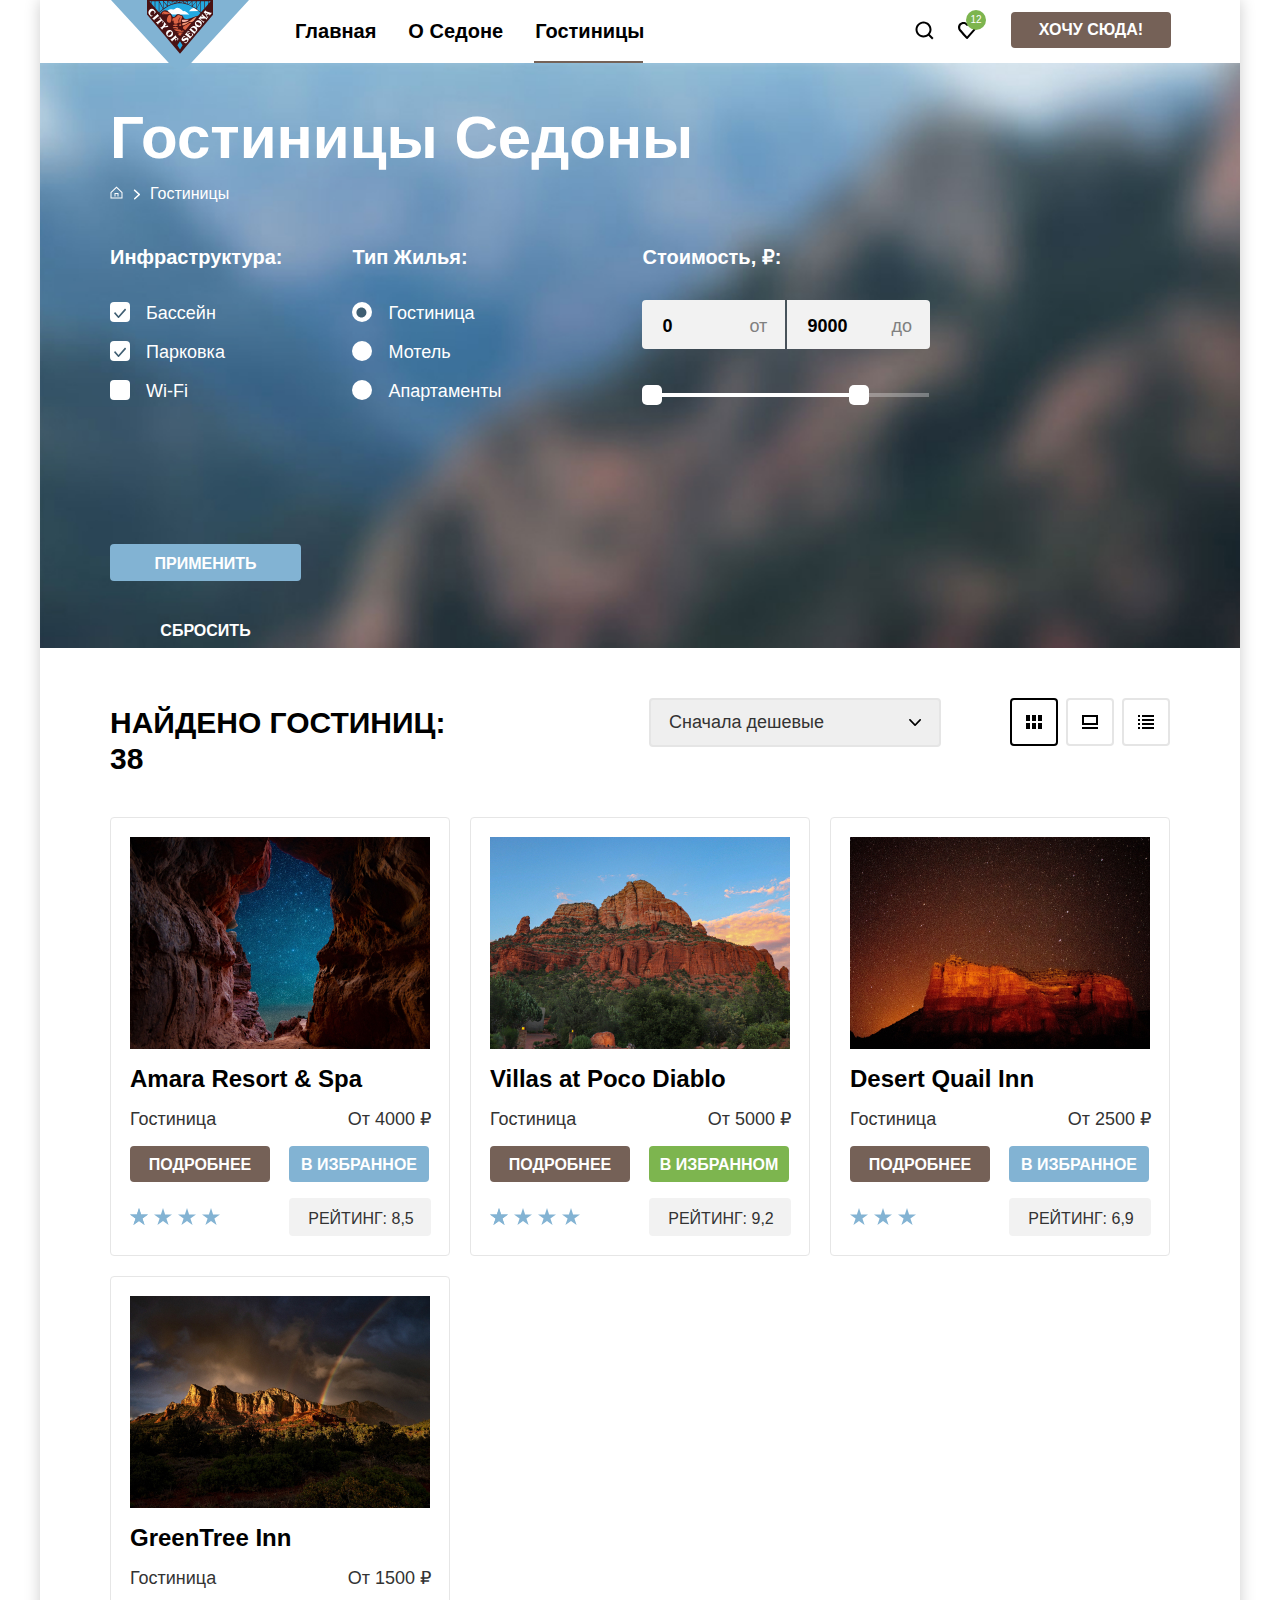
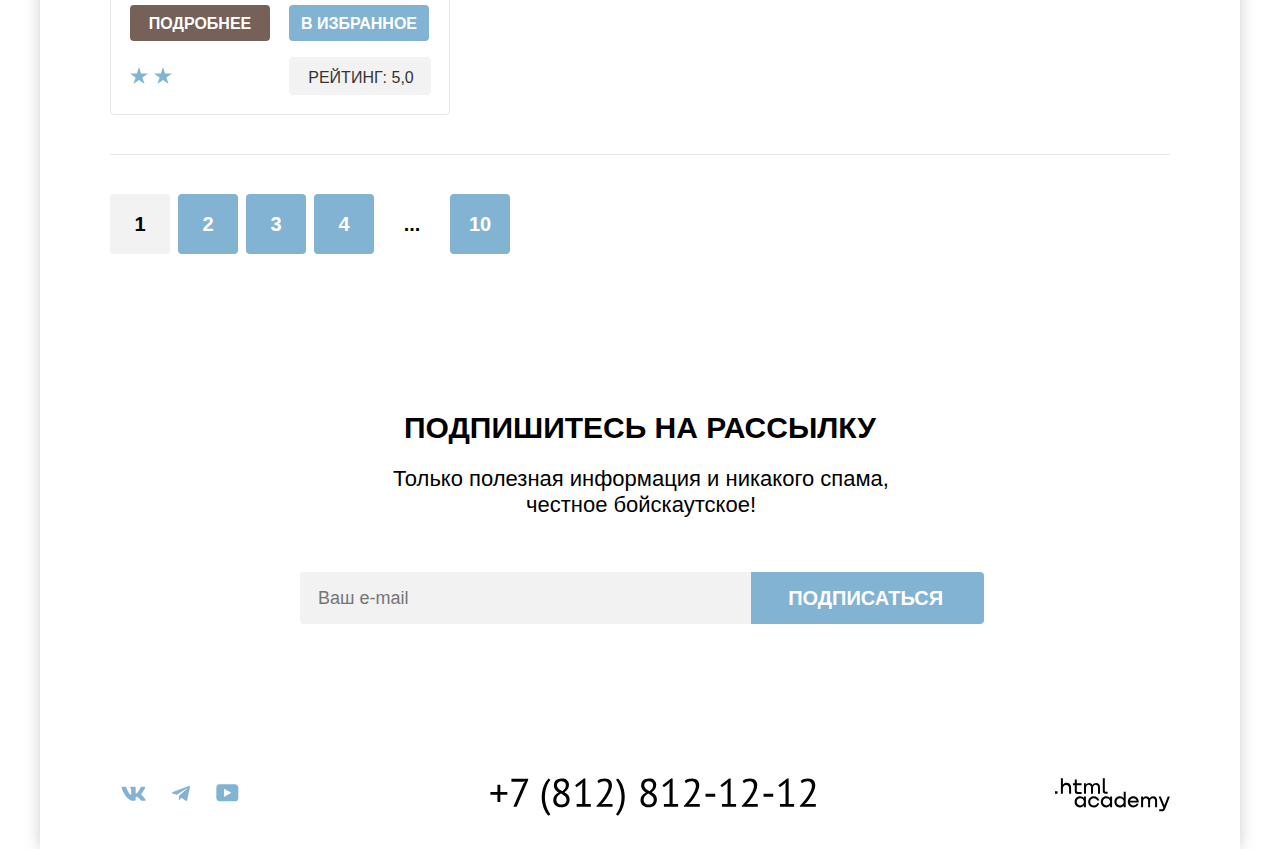
==== commit caec24c5: "Merge pull request #2 from robot756/master" ====
--- a/catalog.html
+++ b/catalog.html
@@ -5,6 +5,8 @@
   <meta charset="utf-8">
   <title>Каталог</title>
   <link rel="stylesheet" href="styles/style.css">
+  <link rel="icon" href="favicon.ico">
+  <link rel="icon" type="image/png" href="images/favicon.png">
 </head>
 
 <body>
@@ -380,4 +382,4 @@
   </div>
 </body>
 
-</html>
+</html>--- a/styles/style.css
+++ b/styles/style.css
@@ -1776,7 +1776,7 @@
   padding: 0;
   width: 452px;
   min-height: 52px;
-  font-family: PT Sans;
+  font-family: inherit;
   font-size: 18px;
   font-weight: 400;
   line-height: 24px;
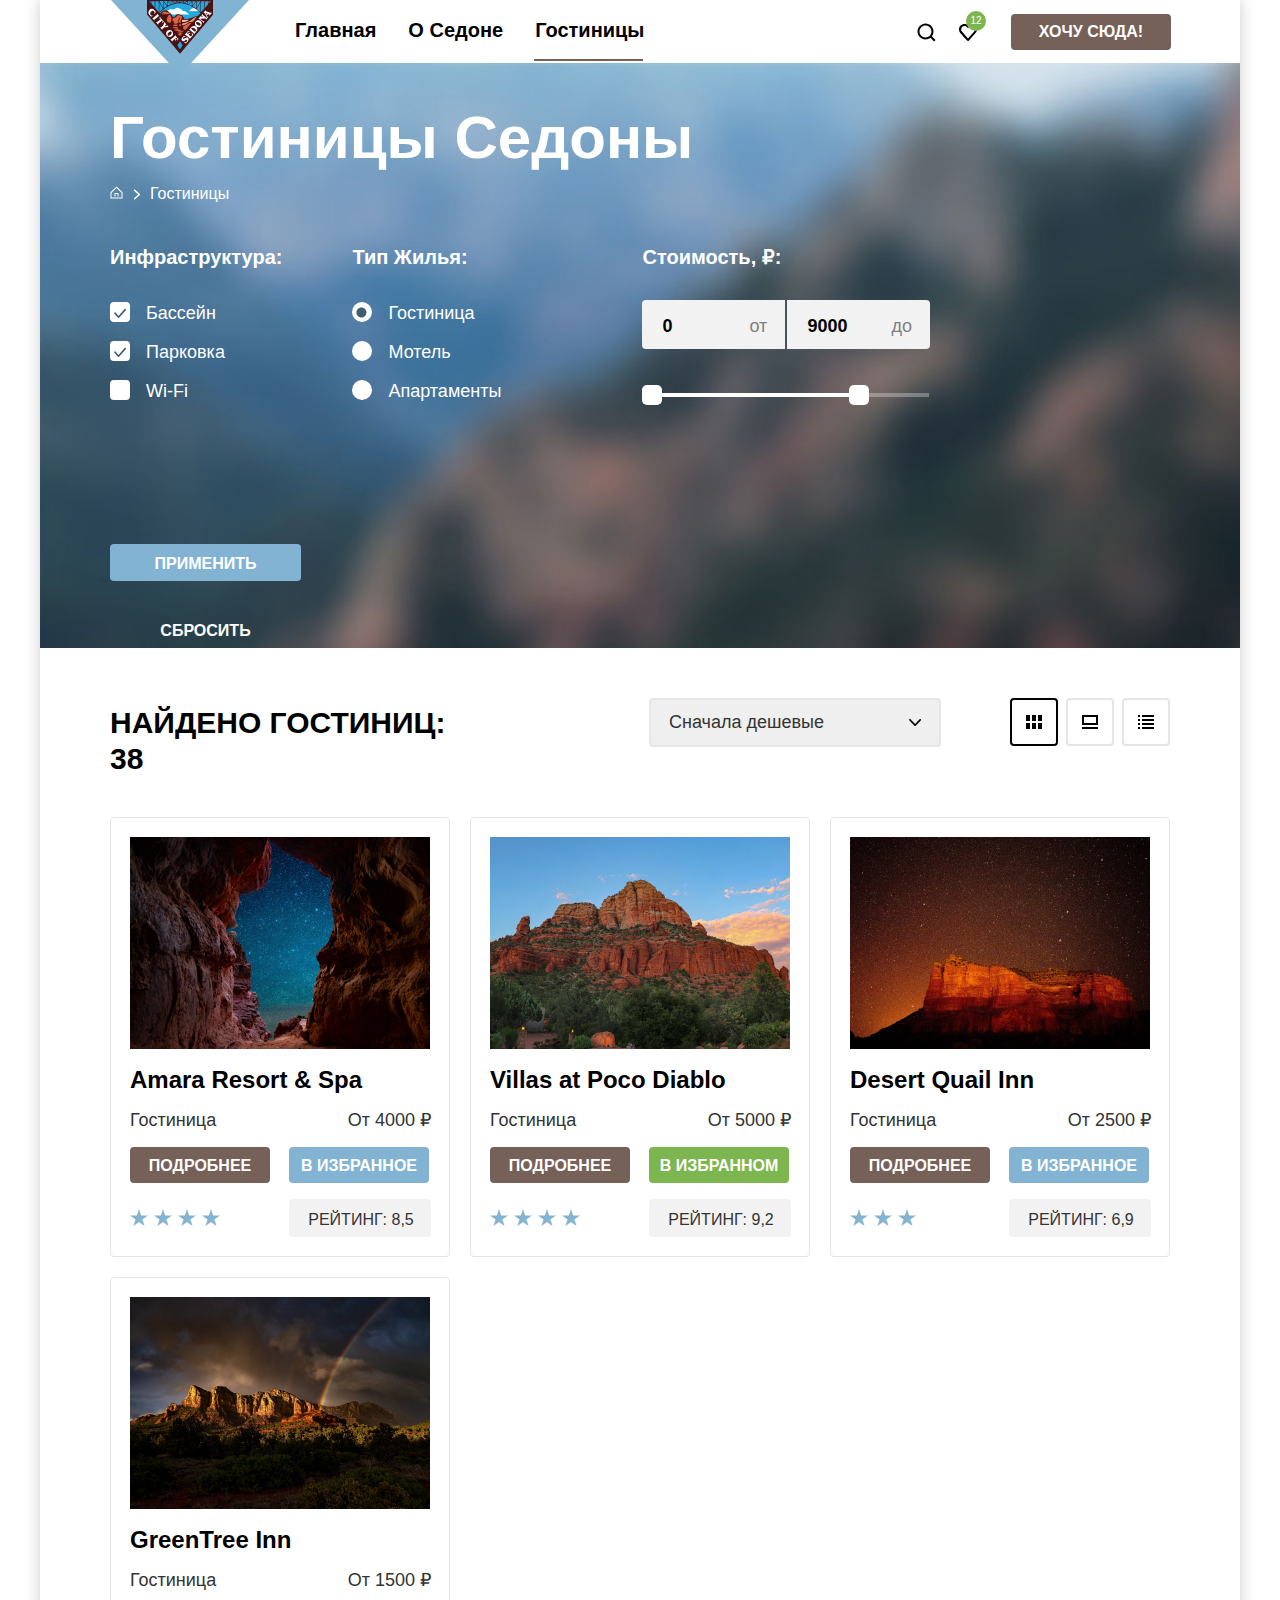
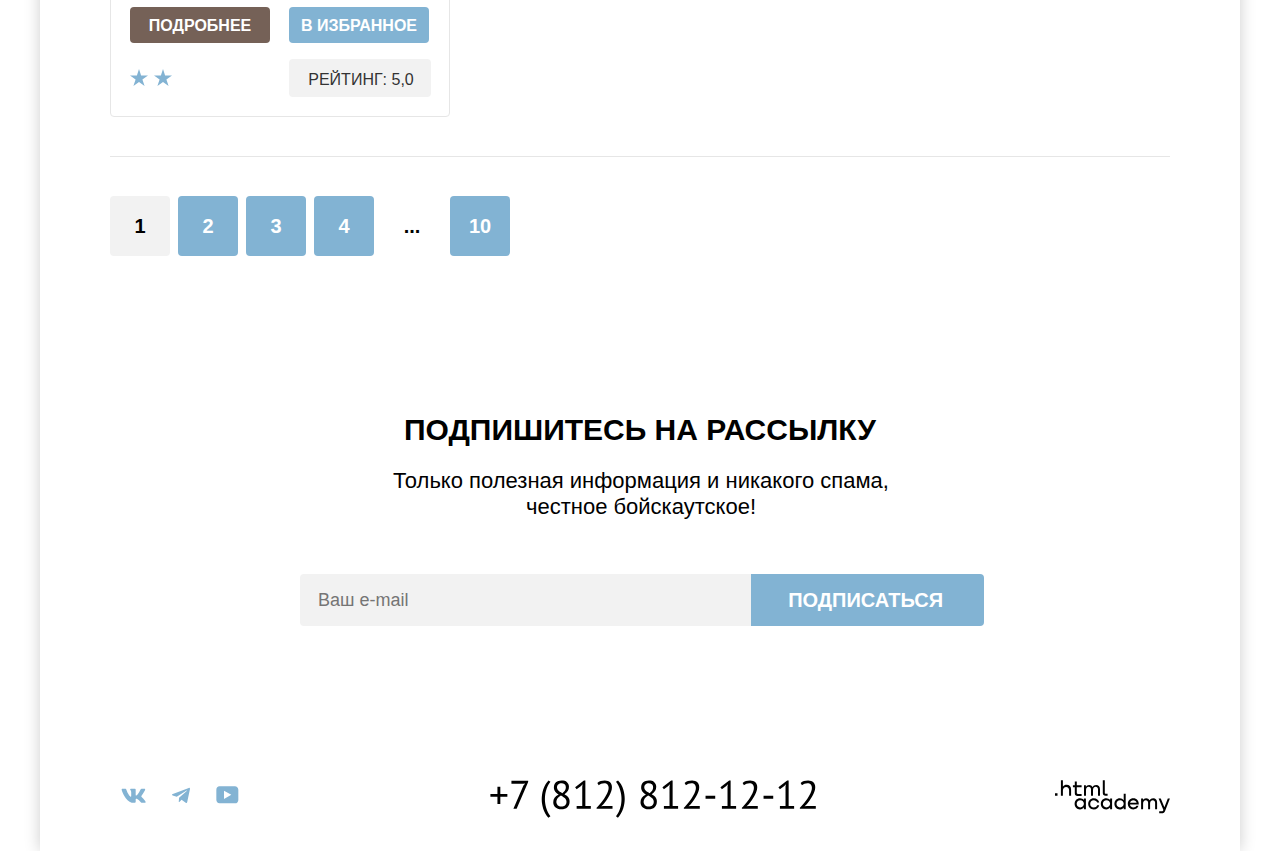
==== commit 8310560a: "Merge pull request #3 from robot756/master" ====
--- a/catalog.html
+++ b/catalog.html
@@ -32,22 +32,22 @@
           <ul class="navigation-user">
             <li class="user-navigaton-item">
               <a href="#" class="user-navigation-link">
-                <svg aria-hidden="true" focusable="false" class="navigation-icon-search" width="19" height="19"
-                  viewBox="0 0 19 19" fill="none" xmlns="http://www.w3.org/2000/svg">
+                <svg class="user-navigation-icon" aria-hidden="true" focusable="false" class="navigation-icon-search"
+                  fill="currentColor" width="19" height="19" viewBox="0 0 19 19" fill="none"
+                  xmlns="http://www.w3.org/2000/svg">
                   <path
-                    d="m18.5 17.008-3.7-3.68c1-1.292 1.7-2.983 1.7-4.872C16.5 4.08 12.9.5 8.5.5s-8 3.68-8 8.055c0 4.376 3.6 7.956 8 7.956 1.8 0 3.5-.597 4.9-1.69l3.7 3.679 1.4-1.492Zm-10-2.486c-3.3 0-6-2.685-6-5.967 0-3.282 2.7-5.967 6-5.967s6 2.685 6 5.967c0 3.282-2.7 5.967-6 5.967Z"
-                    fill="#000" />
+                    d="m18.5 17.008-3.7-3.68c1-1.292 1.7-2.983 1.7-4.872C16.5 4.08 12.9.5 8.5.5s-8 3.68-8 8.055c0 4.376 3.6 7.956 8 7.956 1.8 0 3.5-.597 4.9-1.69l3.7 3.679 1.4-1.492Zm-10-2.486c-3.3 0-6-2.685-6-5.967 0-3.282 2.7-5.967 6-5.967s6 2.685 6 5.967c0 3.282-2.7 5.967-6 5.967Z" />
                 </svg>
                 <span class="visually-hidden">Поиск</span>
               </a>
             </li>
             <li class="user-navigaton-item">
               <a href="#" class="user-navigation-link">
-                <svg aria-hidden="true" focusable="false" class="navigation-icon-like" width="18" height="17"
-                  viewBox="0 0 18 17" fill="none" xmlns="http://www.w3.org/2000/svg">
+                <svg class="user-navigation-icon" aria-hidden="true" focusable="false" class="navigation-icon-like"
+                  fill="currentColor" width="18" height="17" viewBox="0 0 18 17" fill="none"
+                  xmlns="http://www.w3.org/2000/svg">
                   <path
-                    d="M8.9 17c-.3 0-.6-.1-.8-.4-5.4-6.1-6.7-7.5-7-7.9C.4 7.8 0 6.6 0 5.4 0 2.4 2.4 0 5.5 0 6.8 0 8 .5 9 1.3 10 .5 11.3 0 12.5 0c3 0 5.5 2.4 5.5 5.4 0 1.3-.5 2.5-1.3 3.4l-7 7.9c-.2.2-.4.3-.8.3Zm-6-9.5c.3.4 3.5 4 6.1 6.9l6.2-7c.5-.5.7-1.2.7-2 0-1.8-1.5-3.3-3.3-3.3-1 0-2 .5-2.7 1.3-.3.3-.6.4-.9.4-.3 0-.6-.2-.8-.4-.7-.8-1.7-1.3-2.7-1.3-1.8 0-3.3 1.5-3.3 3.3-.1.9.3 1.6.7 2.1-.1 0-.1 0 0 0Z"
-                    fill="#000" />
+                    d="M8.9 17c-.3 0-.6-.1-.8-.4-5.4-6.1-6.7-7.5-7-7.9C.4 7.8 0 6.6 0 5.4 0 2.4 2.4 0 5.5 0 6.8 0 8 .5 9 1.3 10 .5 11.3 0 12.5 0c3 0 5.5 2.4 5.5 5.4 0 1.3-.5 2.5-1.3 3.4l-7 7.9c-.2.2-.4.3-.8.3Zm-6-9.5c.3.4 3.5 4 6.1 6.9l6.2-7c.5-.5.7-1.2.7-2 0-1.8-1.5-3.3-3.3-3.3-1 0-2 .5-2.7 1.3-.3.3-.6.4-.9.4-.3 0-.6-.2-.8-.4-.7-.8-1.7-1.3-2.7-1.3-1.8 0-3.3 1.5-3.3 3.3-.1.9.3 1.6.7 2.1-.1 0-.1 0 0 0Z" />
                 </svg>
                 <span class="visually-hidden">Избранное</span>
                 <span class="favorite-value">12</span>
@@ -68,7 +68,7 @@
             <li class="breadcrumbs-item">
               <a href="index.html" class="breadcrumbs-link">
                 <svg class="breadcrumbs-icon" aria-hidden="true" focusable="false" width="13" height="13"
-                  viewBox="0 0 13 13" fill="none" xmlns="http://www.w3.org/2000/svg">
+                  viewBox="0 0 13 13" fill="currentColor" xmlns="http://www.w3.org/2000/svg">
                   <path d="m6.5.5-6 5.8v6.2h12V6.3L6.5.5Zm5 11h-10V6.7l5-4.8 5 4.8v4.8Z" />
                   <path d="M4.5 10.5h1V8h2v2.5h1V7h-4v3.5Z" />
                 </svg>
@@ -77,7 +77,7 @@
 
             </li>
             <li class="breadcrumbs-item">
-              <a href="catalog.html" class="breadcrumbs-link breadcrumbs-color-change">Гостиницы</a>
+              <a href="catalog.html" class="breadcrumbs-link">Гостиницы</a>
             </li>
           </ul>
         </header>
@@ -207,8 +207,8 @@
             <a href="#" class="product-card-link">
               <img src="images/hotel-amara-resort-spa.jpg" width="300" height="212" alt="hotel-amara-resort-spa"
                 class="product-card-image">
-            </a>
-            <h3 class="product-card-title">Amara Resort & Spa</h3>
+              <h3 class="product-card-title">Amara Resort & Spa</h3>
+            </a>
             <div class="type-and-cost">
               <span class="product-type-hotel">Гостиница</span>
               <span class="product-cost-hotel">От 4000 ₽</span>
@@ -225,8 +225,8 @@
             <a href="#" class="product-card-link">
               <img src="images/hotel-desert-quail-inn.jpg" width="300" height="212" alt="hotel-desert-quail-inn"
                 class="product-card-image">
-            </a>
-            <h3 class="product-card-title">Villas at Poco Diablo</h3>
+              <h3 class="product-card-title">Villas at Poco Diablo</h3>
+            </a>
             <div class="type-and-cost">
               <span class="product-type-hotel">Гостиница</span>
               <span class="product-cost-hotel">От 5000 ₽</span>
@@ -243,8 +243,8 @@
             <a href="#" class="product-card-link">
               <img src="images/hotel-greentree-inn.jpg" width="300" height="212" alt="hotel-greentree-inn"
                 class="product-card-image">
-            </a>
-            <h3 class="product-card-title">Desert Quail Inn</h3>
+              <h3 class="product-card-title">Desert Quail Inn</h3>
+            </a>
             <div class="type-and-cost">
               <span class="product-type-hotel">Гостиница</span>
               <span class="product-cost-hotel">От 2500 ₽</span>
@@ -261,8 +261,8 @@
             <a href="#" class="product-card-link">
               <img src="images/hotel-villas-at-poco-diablo.jpg" width="300" height="212"
                 alt="hotel-villas-at-poco-diablo" class="product-card-image">
-            </a>
-            <h3 class="product-card-title">GreenTree Inn</h3>
+              <h3 class="product-card-title">GreenTree Inn</h3>
+            </a>
             <div class="type-and-cost">
               <span class="product-type-hotel">Гостиница</span>
               <span class="product-cost-hotel">От 1500 ₽</span>
@@ -313,7 +313,9 @@
         <p class="subscribe-description-catalog">Только полезная информация и никакого спама, честное бойскаутское!</p>
         <form action="https://echo.htmlacademy.ru/" class="subscribe-form" method="get">
           <div class="collapsing-indentation">
-            <input type="email" placeholder="Ваш e-mail" name="user-email" required>
+            <label class="visually-hidden" for="your-email">Ваш e-mail</label>
+            <input class="subscribe-input" type="email" id="your-email" placeholder="Ваш e-mail" name="user-email"
+              required>
             <button class="subscribe-button" type="submit">Подписаться</button>
           </div>
         </form>
@@ -326,7 +328,7 @@
             <li class="social-item">
               <a href="https://vk.com/htmlacademy" class="button">
                 <svg class="socials-item-icon" aria-hidden="true" focusable="false" width="25" height="15"
-                  viewBox="0 0 25 15" fill="none" xmlns="http://www.w3.org/2000/svg">
+                  viewBox="0 0 25 15" fill="currentColor" xmlns="http://www.w3.org/2000/svg">
                   <path fill-rule="evenodd" clip-rule="evenodd"
                     d="M24.116 1.804c.166-.546 0-.948-.795-.948h-2.625c-.668 0-.976.347-1.143.73 0 0-1.335 3.196-3.226 5.272-.612.602-.89.793-1.224.793-.167 0-.418-.19-.418-.738V1.804c0-.656-.184-.948-.74-.948H9.817c-.417 0-.668.304-.668.593 0 .621.946.765 1.043 2.513V7.76c0 .833-.153.984-.487.984-.89 0-3.055-3.21-4.34-6.885-.249-.715-.5-1.003-1.172-1.003H1.566c-.75 0-.9.347-.9.73 0 .682.89 4.07 4.145 8.551 2.17 3.06 5.225 4.72 8.008 4.72 1.67 0 1.875-.369 1.875-1.004V11.54c0-.737.158-.884.687-.884.39 0 1.057.192 2.615 1.667 1.78 1.75 2.073 2.533 3.075 2.533h2.625c.75 0 1.126-.368.91-1.096-.238-.724-1.088-1.775-2.215-3.022-.612-.71-1.53-1.475-1.809-1.858-.389-.49-.278-.71 0-1.147 0 0 3.2-4.426 3.533-5.929h.001Z" />
                 </svg>
@@ -336,7 +338,7 @@
             <li class="social-item">
               <a href="https://t.me/htmlacademy" class="button">
                 <svg class="socials-item-icon" aria-hidden="true" focusable="false" width="18" height="16"
-                  viewBox="0 0 18 16" fill="none" xmlns="http://www.w3.org/2000/svg">
+                  viewBox="0 0 18 16" fill="currentColor" xmlns="http://www.w3.org/2000/svg">
                   <path
                     d="M16.785.956.84 7.104C-.248 7.541-.24 8.148.64 8.42l4.094 1.277 9.472-5.976c.448-.272.857-.126.52.173l-7.673 6.925H7.05l.002.001-.283 4.22c.414 0 .597-.19.829-.414l1.988-1.934 4.136 3.055c.762.42 1.31.205 1.5-.706l2.715-12.795c.278-1.114-.425-1.618-1.153-1.29Z" />
                 </svg>
@@ -346,7 +348,7 @@
             <li class="social-item">
               <a href="https://www.youtube.com/user/htmlacademyru" class="button">
                 <svg class="socials-item-icon" aria-hidden="true" focusable="false" width="23" height="18"
-                  viewBox="0 0 23 18" fill="none" xmlns="http://www.w3.org/2000/svg">
+                  viewBox="0 0 23 18" fill="currentColor" xmlns="http://www.w3.org/2000/svg">
                   <path
                     d="M18.94.356H3.507C1.647.356.333 1.95.333 3.756V13.85c0 1.913 1.314 3.506 3.174 3.506H19.16c1.642 0 3.174-1.593 3.174-3.4v-10.2c-.219-1.806-1.532-3.4-3.393-3.4ZM7.995 12.894V4.819l7.333 4.037-7.333 4.038Z" />
                 </svg>
@@ -358,9 +360,9 @@
 
         <section class="contacts">
           <h2 class="visually-hidden">Контакты</h2>
-          <a href="+78128121212" class="phone">
+          <a href="tel:+78128121212" class="phone">
             <svg class="contacts-logo-color" aria-hidden="true" focusable="false" width="326" height="38"
-              viewBox="0 0 326 38" fill="none" xmlns="http://www.w3.org/2000/svg">
+              viewBox="0 0 326 38" fill="currentColor" xmlns="http://www.w3.org/2000/svg">
               <path
                 d="M.405 13.896h7.04v-7.24h2.88v7.24h7.04v2.88h-7.04v7.2h-2.88v-7.2H.405v-2.88ZM23.4 28.856l10.04-23.44 1.76-1.96-2.36.36h-11.4V.856h16.72v1.08l-11.52 26.92H23.4Zm34.992 8.8a20.219 20.219 0 0 1-3.12-4.24 26.968 26.968 0 0 1-2.08-4.68 32.19 32.19 0 0 1-1.12-4.88 32.9 32.9 0 0 1-.36-4.72c0-1.466.12-3.013.36-4.64.24-1.626.627-3.253 1.16-4.88a28.472 28.472 0 0 1 2.08-4.84 23.166 23.166 0 0 1 3.2-4.4l1.92 1.4a24.02 24.02 0 0 0-2.68 4.24 27.631 27.631 0 0 0-1.68 4.4 29.702 29.702 0 0 0-.92 4.48c-.16 1.467-.24 2.88-.24 4.24 0 1.28.094 2.68.28 4.2.214 1.494.534 3 .96 4.52a30.663 30.663 0 0 0 1.72 4.4 19.86 19.86 0 0 0 2.56 3.92l-2.04 1.48Zm4.851-15.48c0-1.68.44-3.133 1.32-4.36.88-1.253 2.254-2.386 4.12-3.4-.666-.4-1.293-.813-1.88-1.24a10.24 10.24 0 0 1-1.52-1.52 7.562 7.562 0 0 1-1.04-1.88c-.24-.693-.36-1.493-.36-2.4 0-1.04.174-1.986.52-2.84a6.485 6.485 0 0 1 1.56-2.2 7.674 7.674 0 0 1 2.44-1.44c.96-.346 2.04-.52 3.24-.52 1.12 0 2.134.16 3.04.48.907.32 1.667.76 2.28 1.32a5.756 5.756 0 0 1 1.48 2c.347.774.52 1.627.52 2.56 0 1.52-.346 2.867-1.04 4.04-.693 1.147-1.84 2.28-3.44 3.4.694.4 1.347.84 1.96 1.32a8.502 8.502 0 0 1 1.64 1.6c.48.587.854 1.254 1.12 2 .267.72.4 1.547.4 2.48 0 1.147-.186 2.2-.56 3.16a6.911 6.911 0 0 1-1.64 2.44c-.72.667-1.6 1.2-2.64 1.6-1.04.374-2.226.56-3.56.56-1.28 0-2.413-.186-3.4-.56-.986-.373-1.826-.88-2.52-1.52a6.424 6.424 0 0 1-1.52-2.24 7.68 7.68 0 0 1-.52-2.84Zm13.24-.4c0-.8-.16-1.493-.48-2.08a5.811 5.811 0 0 0-1.28-1.64 9.079 9.079 0 0 0-1.76-1.36c-.666-.4-1.36-.786-2.08-1.16-1.626.907-2.786 1.92-3.48 3.04-.693 1.12-1.04 2.187-1.04 3.2 0 .64.107 1.254.32 1.84.214.587.534 1.094.96 1.52a4.99 4.99 0 0 0 1.56 1.04c.64.24 1.374.36 2.2.36.667 0 1.307-.093 1.92-.28a5.15 5.15 0 0 0 1.6-.88c.48-.4.854-.893 1.12-1.48.294-.613.44-1.32.44-2.12Zm-9.48-14.48c0 .747.147 1.414.44 2 .294.56.68 1.067 1.16 1.52.507.454 1.08.88 1.72 1.28.64.374 1.307.734 2 1.08 1.2-.933 2.08-1.853 2.64-2.76.587-.906.88-1.906.88-3 0-1.36-.426-2.4-1.28-3.12-.826-.746-1.826-1.12-3-1.12-.72 0-1.36.12-1.92.36-.56.24-1.04.547-1.44.92-.4.374-.706.814-.92 1.32-.186.48-.28.987-.28 1.52Zm19.637 18.6h5.6V6.536l.4-2.36-1.6 1.88-4.4 3.16-1.52-2.04 8.8-6.8h1.44v25.52h5.48v2.96h-14.2v-2.96Zm35.317-18.68c0 1.414-.266 2.867-.8 4.36a26.123 26.123 0 0 1-2.04 4.44 43.372 43.372 0 0 1-2.8 4.4 106.51 106.51 0 0 1-3.12 4.04l-1.96 1.72v.16l2.56-.44h8.72v2.96h-15.92v-1.16c.587-.613 1.294-1.373 2.12-2.28a63.998 63.998 0 0 0 2.56-3 60.203 60.203 0 0 0 2.64-3.52 38.593 38.593 0 0 0 2.36-3.8 22.61 22.61 0 0 0 1.72-3.8c.427-1.253.64-2.44.64-3.56 0-1.306-.373-2.386-1.12-3.24-.746-.88-1.88-1.32-3.4-1.32-1.013 0-2 .214-2.96.64-.96.4-1.786.867-2.48 1.4l-1.32-2.28c.934-.8 2.04-1.426 3.32-1.88 1.28-.453 2.654-.68 4.12-.68 1.147 0 2.16.174 3.04.52.88.32 1.627.787 2.24 1.4a6.084 6.084 0 0 1 1.4 2.2c.32.827.48 1.734.48 2.72Zm6.077-6.84a20.198 20.198 0 0 1 3.12 4.24 24.553 24.553 0 0 1 2.04 4.72c.533 1.6.92 3.227 1.16 4.88.24 1.627.36 3.187.36 4.68 0 1.467-.12 3.014-.36 4.64a30.566 30.566 0 0 1-1.16 4.92 27.134 27.134 0 0 1-2.12 4.8 21.85 21.85 0 0 1-3.16 4.4l-1.92-1.4a24 24 0 0 0 2.68-4.24 24.382 24.382 0 0 0 1.68-4.44c.427-1.493.72-2.973.88-4.44.187-1.466.28-2.88.28-4.24 0-1.28-.107-2.666-.32-4.16-.213-1.493-.547-3-1-4.52-.427-1.52-.987-3-1.68-4.44a18.561 18.561 0 0 0-2.52-3.92l2.04-1.48Zm22.475 21.8c0-1.68.44-3.133 1.32-4.36.88-1.253 2.253-2.386 4.12-3.4-.667-.4-1.293-.813-1.88-1.24-.56-.453-1.067-.96-1.52-1.52a7.559 7.559 0 0 1-1.04-1.88c-.24-.693-.36-1.493-.36-2.4 0-1.04.173-1.986.52-2.84a6.474 6.474 0 0 1 1.56-2.2 7.673 7.673 0 0 1 2.44-1.44c.96-.346 2.04-.52 3.24-.52 1.12 0 2.133.16 3.04.48.907.32 1.667.76 2.28 1.32a5.761 5.761 0 0 1 1.48 2c.347.774.52 1.627.52 2.56 0 1.52-.347 2.867-1.04 4.04-.693 1.147-1.84 2.28-3.44 3.4.693.4 1.347.84 1.96 1.32a8.494 8.494 0 0 1 1.64 1.6c.48.587.853 1.254 1.12 2 .267.72.4 1.547.4 2.48 0 1.147-.187 2.2-.56 3.16a6.907 6.907 0 0 1-1.64 2.44c-.72.667-1.6 1.2-2.64 1.6-1.04.374-2.227.56-3.56.56-1.28 0-2.413-.186-3.4-.56-.987-.373-1.827-.88-2.52-1.52a6.423 6.423 0 0 1-1.52-2.24 7.672 7.672 0 0 1-.52-2.84Zm13.24-.4c0-.8-.16-1.493-.48-2.08a5.819 5.819 0 0 0-1.28-1.64 9.082 9.082 0 0 0-1.76-1.36c-.667-.4-1.36-.786-2.08-1.16-1.627.907-2.787 1.92-3.48 3.04-.693 1.12-1.04 2.187-1.04 3.2 0 .64.107 1.254.32 1.84.213.587.533 1.094.96 1.52.427.427.947.774 1.56 1.04.64.24 1.373.36 2.2.36.667 0 1.307-.093 1.92-.28a5.15 5.15 0 0 0 1.6-.88c.48-.4.853-.893 1.12-1.48.293-.613.44-1.32.44-2.12Zm-9.48-14.48c0 .747.147 1.414.44 2a5.75 5.75 0 0 0 1.16 1.52c.507.454 1.08.88 1.72 1.28.64.374 1.307.734 2 1.08 1.2-.933 2.08-1.853 2.64-2.76.587-.906.88-1.906.88-3 0-1.36-.427-2.4-1.28-3.12-.827-.746-1.827-1.12-3-1.12-.72 0-1.36.12-1.92.36-.56.24-1.04.547-1.44.92a3.8 3.8 0 0 0-.92 1.32 4.15 4.15 0 0 0-.28 1.52Zm19.637 18.6h5.6V6.536l.4-2.36-1.6 1.88-4.4 3.16-1.52-2.04 8.8-6.8h1.44v25.52h5.48v2.96h-14.2v-2.96Zm35.317-18.68c0 1.414-.267 2.867-.8 4.36a26.279 26.279 0 0 1-2.04 4.44 43.547 43.547 0 0 1-2.8 4.4 106.51 106.51 0 0 1-3.12 4.04l-1.96 1.72v.16l2.56-.44h8.72v2.96h-15.92v-1.16a137.54 137.54 0 0 0 2.12-2.28 64.604 64.604 0 0 0 2.56-3 61.114 61.114 0 0 0 2.64-3.52 38.783 38.783 0 0 0 2.36-3.8 22.69 22.69 0 0 0 1.72-3.8c.426-1.253.64-2.44.64-3.56 0-1.306-.374-2.386-1.12-3.24-.747-.88-1.88-1.32-3.4-1.32-1.014 0-2 .214-2.96.64-.96.4-1.787.867-2.48 1.4l-1.32-2.28c.933-.8 2.04-1.426 3.32-1.88 1.28-.453 2.653-.68 4.12-.68 1.146 0 2.16.174 3.04.52.88.32 1.626.787 2.24 1.4a6.097 6.097 0 0 1 1.4 2.2c.32.827.48 1.734.48 2.72Zm6.317 8.64h9.68v2.96h-9.68v-2.96Zm16.374 10.04h5.6V6.536l.4-2.36-1.6 1.88-4.4 3.16-1.52-2.04 8.8-6.8h1.44v25.52h5.48v2.96h-14.2v-2.96Zm35.317-18.68c0 1.414-.267 2.867-.8 4.36a26.279 26.279 0 0 1-2.04 4.44 43.547 43.547 0 0 1-2.8 4.4 106.51 106.51 0 0 1-3.12 4.04l-1.96 1.72v.16l2.56-.44h8.72v2.96h-15.92v-1.16a137.54 137.54 0 0 0 2.12-2.28 64.604 64.604 0 0 0 2.56-3 61.114 61.114 0 0 0 2.64-3.52 38.783 38.783 0 0 0 2.36-3.8 22.69 22.69 0 0 0 1.72-3.8c.426-1.253.64-2.44.64-3.56 0-1.306-.374-2.386-1.12-3.24-.747-.88-1.88-1.32-3.4-1.32-1.014 0-2 .214-2.96.64-.96.4-1.787.867-2.48 1.4l-1.32-2.28c.933-.8 2.04-1.426 3.32-1.88 1.28-.453 2.653-.68 4.12-.68 1.146 0 2.16.174 3.04.52.88.32 1.626.787 2.24 1.4a6.097 6.097 0 0 1 1.4 2.2c.32.827.48 1.734.48 2.72Zm6.317 8.64h9.68v2.96h-9.68v-2.96Zm16.374 10.04h5.6V6.536l.4-2.36-1.6 1.88-4.4 3.16-1.52-2.04 8.8-6.8h1.44v25.52h5.48v2.96h-14.2v-2.96Zm35.316-18.68c0 1.414-.266 2.867-.8 4.36a26.123 26.123 0 0 1-2.04 4.44 43.372 43.372 0 0 1-2.8 4.4 106.51 106.51 0 0 1-3.12 4.04l-1.96 1.72v.16l2.56-.44h8.72v2.96h-15.92v-1.16c.587-.613 1.294-1.373 2.12-2.28a63.998 63.998 0 0 0 2.56-3 60.203 60.203 0 0 0 2.64-3.52 38.593 38.593 0 0 0 2.36-3.8 22.61 22.61 0 0 0 1.72-3.8c.427-1.253.64-2.44.64-3.56 0-1.306-.373-2.386-1.12-3.24-.746-.88-1.88-1.32-3.4-1.32-1.013 0-2 .214-2.96.64-.96.4-1.786.867-2.48 1.4l-1.32-2.28c.934-.8 2.04-1.426 3.32-1.88 1.28-.453 2.654-.68 4.12-.68 1.147 0 2.16.174 3.04.52.88.32 1.627.787 2.24 1.4a6.084 6.084 0 0 1 1.4 2.2c.32.827.48 1.734.48 2.72Z" />
             </svg>
@@ -371,7 +373,7 @@
           <h2 class="visually-hidden">Логотип HTML Academy</h2>
           <a href="https://htmlacademy.ru/" class="html-link">
             <svg class="contacts-logo-color" aria-hidden="true" focusable="false" width="115" height="34"
-              viewBox="0 0 115 34" fill="none" xmlns="http://www.w3.org/2000/svg">
+              viewBox="0 0 115 34" fill="currentColor" xmlns="http://www.w3.org/2000/svg">
               <path
                 d="M0 13.256v2.6h2.5v-2.6H0ZM11.6 4.856c-1.6 0-2.8.7-3.6 1.7h-.1v-6.2h-2v15.5h2v-5.3c0-2.1 1.3-3.6 3.3-3.6 1.8 0 2.9 1.4 2.9 3.2v5.7h2v-6.1c.1-3-1.8-4.9-4.5-4.9ZM26.6 5.156h-4.8v-3.7h-2v3.8h-1.9v2h1.9v6c0 1.7 1 2.7 2.7 2.7h4.1v-2h-3.7c-.7 0-1.1-.4-1.1-1.1v-5.7h4.8v-2ZM41.1 4.956c-1.6 0-2.9.8-3.5 2.1h-.1c-.6-1.2-1.8-2.1-3.4-2.1-1.4 0-2.5.8-3.1 1.8h-.1v-1.6H29v10.6h2v-5.4c0-2 1-3.5 2.6-3.5 1.5 0 2.4 1 2.4 2.6v6.3h2v-5.6c0-2.4 1.4-3.3 2.6-3.3 1.5 0 2.4 1 2.4 2.6v6.3h2v-6.5c.1-2.5-1.4-4.3-3.9-4.3ZM47.8 13.056c0 1.7 1 2.7 2.8 2.7h2v-2h-1.7c-.7 0-1.1-.4-1.1-1.1V.356h-2v12.7ZM28.9 20.056c-.9-1.1-2.2-1.8-3.9-1.8-3.1 0-5.4 2.3-5.4 5.6s2.3 5.6 5.4 5.6c1.8 0 3-.8 3.8-1.9h.1v1.6h2v-10.6h-2v1.5Zm-3.6 7.4c-2.2 0-3.6-1.6-3.6-3.6s1.4-3.6 3.6-3.6 3.6 1.6 3.6 3.6c0 1.9-1.4 3.6-3.6 3.6ZM44.2 22.356c-.5-2.4-2.6-4.1-5.4-4.1-3.4 0-5.6 2.5-5.6 5.6 0 3.1 2.2 5.6 5.6 5.6 2.8 0 4.9-1.8 5.4-4.2h-2.1c-.4 1.3-1.7 2.3-3.3 2.3-2.2 0-3.6-1.6-3.6-3.6s1.4-3.6 3.6-3.6c1.6 0 2.8 1 3.3 2.2h2.1v-.2ZM55.1 20.056c-.9-1.1-2.2-1.8-3.9-1.8-3.1 0-5.4 2.3-5.4 5.6s2.3 5.6 5.4 5.6c1.8 0 3-.8 3.8-1.9h.1v1.6h2v-10.6h-2v1.5Zm-3.6 7.4c-2.2 0-3.6-1.6-3.6-3.6s1.4-3.6 3.6-3.6 3.6 1.6 3.6 3.6c0 1.9-1.5 3.6-3.6 3.6ZM68.7 20.156c-.9-1.1-2.2-1.9-3.9-1.9-3.1 0-5.4 2.3-5.4 5.6s2.2 5.6 5.4 5.6c1.7 0 3-.8 3.8-1.8h.1v1.5h2v-15.4h-2v6.4Zm-3.6 7.3c-2.2 0-3.6-1.6-3.6-3.6s1.4-3.6 3.6-3.6 3.6 1.6 3.6 3.6c-.1 2-1.5 3.6-3.6 3.6ZM78.3 18.256c-3.3 0-5.5 2.5-5.5 5.6 0 3 2.1 5.6 5.5 5.6 2.5 0 4.5-1.3 5.2-3.6h-2.1c-.5 1-1.6 1.6-3 1.6-1.9 0-3.3-1.3-3.4-2.9h8.8c.2-3.6-2-6.3-5.5-6.3Zm0 1.9c1.7 0 3 1 3.3 2.6h-6.5c.3-1.5 1.5-2.6 3.2-2.6ZM98.2 18.256c-1.6 0-2.9.8-3.6 2h-.1c-.6-1.2-1.8-2-3.4-2-1.4 0-2.5.7-3.1 1.8v-1.5h-1.9v10.6h2v-5.4c0-2 1-3.4 2.6-3.5 1.5 0 2.4 1 2.4 2.6v6.3h2v-5.6c0-2.4 1.4-3.3 2.6-3.3 1.5 0 2.4 1 2.4 2.6v6.3h2v-6.5c.1-2.6-1.4-4.4-3.9-4.4ZM109.4 27.356l-3.6-8.9h-2.2l4.8 11.6c-.3.9-.7 1.2-1.7 1.2h-2.5v2h2.5c1.8 0 2.8-.8 3.5-2.6l4.7-12.2h-2.1l-3.4 8.9Z" />
             </svg>
--- a/styles/style.css
+++ b/styles/style.css
@@ -56,20 +56,32 @@
   top: 0;
 }
 
+.logo-link:hover {
+  opacity: 0.6;
+}
+
+.logo-link:focus {
+  outline: 2px solid #82b3d3;
+}
+
+.logo-link:active {
+  opacity: 0.4;
+}
+
 .logo {
   height: auto;
 }
 
 .navigation {
   display: flex;
-  padding: 12px 69px 0 254px;
+  padding: 0 69px 0 233px;
   justify-content: space-between;
   align-items: flex-start;
 }
 
 .navigation-list {
   list-style-type: none;
-  padding: 1px 0 14px 1px;
+  padding: 0 0 0 22px;
   margin: 0;
   display: flex;
   flex-wrap: wrap;
@@ -78,7 +90,7 @@
 }
 
 .navigation-item {
-  padding-top: 3px;
+  padding: 15px 0 20px 0;
 }
 
 .navigation-link {
@@ -89,6 +101,19 @@
   text-transform: capitalize;
   text-decoration: none;
   position: relative;
+  padding: 17px 0 20px 0;
+}
+
+.navigation-link:hover {
+  color: #808080;
+}
+
+.navigation-link:focus {
+  outline: 2px solid #82b3d3;
+}
+
+.navigation-link:active {
+  color: #a5a1a1;
 }
 
 .navigation-link-active::after {
@@ -97,15 +122,15 @@
   height: 2px;
   background: #756257;
   position: absolute;
-  bottom: -21px;
+  bottom: 0;
   left: -1px;
 }
 
 .user-block {
   display: flex;
-  gap: 25px;
-  padding-bottom: 15px;
+  gap: 22px;
   align-items: flex-start;
+  margin-top: 1px;
 }
 
 .navigation-user {
@@ -113,19 +138,38 @@
   display: flex;
   margin: 0;
   padding: 0;
-  gap: 5px;
   max-width: 210px;
   flex-wrap: wrap;
 }
 
+.user-navigaton-item {
+  padding: 0 0 0 0;
+}
+
 .user-navigation-link {
   text-decoration: none;
-  width: 38px;
-  height: 36px;
+  width: 42px;
+  height: 62px;
   position: relative;
   display: flex;
   justify-content: center;
   align-items: center;
+}
+
+.user-navigation-link {
+  color: #000000;
+}
+
+.user-navigation-link:hover {
+  color: #808080;
+}
+
+.user-navigation-link:focus {
+  outline: 2px solid #82b3d3;
+}
+
+.user-navigation-link:active {
+  color: #a5a1a1;
 }
 
 .favorite-value {
@@ -135,8 +179,8 @@
   padding: 0 3px;
   box-sizing: border-box;
   height: 20px;
-  top: -2px;
-  right: 0;
+  top: 10px;
+  right: 3px;
   font-weight: 400;
   font-size: 10px;
   line-height: 10px;
@@ -163,16 +207,13 @@
   border-radius: 4px;
   text-align: center;
   text-decoration: none;
+  margin-top: 13px;
+  outline: none;
 }
 
 .button-link:hover,
 .button-link:focus {
   background-color: #615048;
-  color: #ffffff;
-}
-
-.button-link:disabled {
-  background-color: #e5e5e5;
   color: #ffffff;
 }
 
@@ -223,7 +264,7 @@
 
 .advantages-item {
   display: flex;
-  flex-grow: 1
+  flex-grow: 1;
 }
 
 .advantages-item:nth-child(2n) {
@@ -235,7 +276,7 @@
 }
 
 .advantages-item.advantages-item-color {
-  background-color: #82b3d3
+  background-color: #82b3d3;
 }
 
 .advantages-item-color .container {
@@ -288,7 +329,7 @@
 }
 
 .alternative-color {
-  color: #ffffff
+  color: #ffffff;
 }
 
 .advantage-image {
@@ -323,7 +364,6 @@
 }
 
 .services-item {
-  flex-grow: 1;
   padding: 185px 0 81px 0;
   width: 400px;
   position: relative;
@@ -409,7 +449,7 @@
   font-weight: 400;
   line-height: 26px;
   text-align: center;
-  color: #333333
+  color: #333333;
 }
 
 .booking-link {
@@ -424,7 +464,8 @@
   text-transform: uppercase;
   background-color: #756157;
   border-radius: 4px;
-  color: #ffffff
+  color: #ffffff;
+  outline: none;
 }
 
 .booking-link:hover,
@@ -436,11 +477,6 @@
 .booking-link:active {
   background-color: #756157;
   color: rgba(255, 255, 255, 0.302);
-}
-
-.booking-link:disabled {
-  background-color: #e5e5e5;
-  color: #ffffff;
 }
 
 .subscribe {
@@ -482,6 +518,23 @@
   display: flex;
 }
 
+.subscribe-input:hover{
+  background-color: #cdcaca;
+}
+
+.subscribe-input:active{
+  background-color: rgba(205, 202, 202, 0.871);
+}
+
+.subscribe-input:focus {
+  outline: 3px solid #83b3d3;
+}
+
+.subscribe-input:disabled {
+  background-color: #e5e5e5;
+  color: #ffffff;
+}
+
 .subscribe input {
   text-indent: 18px;
   padding: 0;
@@ -498,6 +551,23 @@
   outline: none;
 }
 
+.subscribe input:hover{
+  background-color: #cdcaca;
+}
+
+.subscribe input:active{
+  background-color: rgba(205, 202, 202, 0.871);
+}
+
+.subscribe input:focus {
+  outline: 3px solid #83b3d3;
+}
+
+.subscribe input:disabled {
+  background-color: #e5e5e5;
+  color: #ffffff;
+}
+
 .subscribe-button {
   font-family: inherit;
   font-size: 20px;
@@ -564,17 +634,20 @@
   align-items: center;
 }
 
-.socials-item-icon {
-  fill: #83b3d3;
-}
-
-.socials-item-icon:hover,
-.socials-item-icon:focus {
-  fill: #68a2ca;
-}
-
-.socials-item-icon:active {
-  fill: rgba(104, 162, 202, 0.302);
+.button {
+  color: #83b3d3;
+}
+
+.button:hover {
+  color: #68a2ca;
+}
+
+.button:focus {
+  outline: 2px solid #68a2ca;
+}
+
+.button:active {
+  color: rgba(104, 162, 202, 0.302);
 }
 
 .contacts {
@@ -583,23 +656,42 @@
   width: 327px;
 }
 
-.contacts-logo-color {
-  fill: #000000;
-}
-
-.contacts-logo-color:hover,
-.contacts-logo-color:focus {
-  fill: #756157;
-}
-
-.contacts-logo-color:active {
-  fill: rgba(117, 97, 87, 0.302);
+.phone {
+  color: #000000;
+}
+
+.phone:hover {
+  color: #756157;
+}
+
+.phone:focus {
+  outline: 2px solid #756157;
+}
+
+.phone:active {
+  color: rgba(117, 97, 87, 0.302);
 }
 
 .footer-logo {
   flex-wrap: wrap;
   display: flex;
   width: 115px;
+}
+
+.html-link {
+  color: #000000;
+}
+
+.html-link:hover {
+  color: #756157;
+}
+
+.html-link:focus {
+  outline: 2px solid #756157;
+}
+
+.html-link:active {
+  color: rgba(117, 97, 87, 0.302);
 }
 
 .modal-container {
@@ -644,6 +736,7 @@
   display: flex;
   justify-content: center;
   align-items: center;
+  outline: none;
 }
 
 .modal-close-button:hover {
@@ -654,12 +747,17 @@
 .modal-close-button:focus {
   background-color: #e6e6e6;
   color: #000000;
-  border: 3px solid #83b3d3
+  border: 3px solid #83b3d3;
 }
 
 .modal-close-button:active {
   background-color: #e6e6e6;
   color: rgb(0, 0, 0, 0.35);
+}
+
+.modal-close-button:disabled {
+  background-color: #e5e5e5;
+  color: #ffffff;
 }
 
 .modal-title {
@@ -738,6 +836,16 @@
   border: 3px solid #83b3d3;
 }
 
+.select-form-date:active {
+  background-color: #eee8e8;
+  color: #000000;
+}
+
+.select-form-date:disabled {
+  background-color: #e5e5e5;
+  color: #ffffff;
+}
+
 .filter-note-color {
   color: #333333;
 }
@@ -778,10 +886,11 @@
 
 .button-decrease {
   border-radius: 4px 0 0 4px;
+  outline: none;
 }
 
 .icon-decrease {
-  fill: rgba(117, 97, 87, 0.3)
+  fill: rgba(117, 97, 87, 0.3);
 }
 
 .button-decrease:hover .icon-decrease {
@@ -795,7 +904,11 @@
 }
 
 .button-decrease:active .icon-decrease {
-  fill: rgba(117, 97, 87, 0.3)
+  fill: rgba(117, 97, 87, 0.3);
+}
+
+.button-decrease:disabled .icon-decrease {
+  fill: #ffffff;
 }
 
 .select-form-field {
@@ -812,12 +925,31 @@
   outline: none;
 }
 
+.select-form-field:hover {
+  background-color: #e6e6e6;
+}
+
+.select-form-field:focus {
+  background-color: #e6e6e6;
+}
+
+.select-form-field:active {
+  background-color: #eee8e8;
+  color: #000000;
+}
+
+.select-form-field:disabled {
+  background-color: #e5e5e5;
+  color: #ffffff;
+}
+
 .button-increase {
   border-radius: 0 4px 4px 0;
+  outline: none;
 }
 
 .icon-increase {
-  fill: rgba(117, 97, 87, 0.3)
+  fill: rgba(117, 97, 87, 0.3);
 }
 
 .button-increase:hover .icon-increase {
@@ -831,7 +963,11 @@
 }
 
 .button-increase:active .icon-increase {
-  fill: rgba(117, 97, 87, 0.3)
+  fill: rgba(117, 97, 87, 0.3);
+}
+
+.button-increase:disabled .icon-increase {
+  fill: #ffffff;
 }
 
 .filter-group-children {
@@ -855,6 +991,23 @@
   background-position: center;
   left: -30px;
   top: 10px;
+  outline: none;
+}
+
+.popover-button:hover {
+  opacity: 0.6;
+}
+
+.popover-button:focus {
+  outline: 3px solid #457798;
+}
+
+.popover-button:active {
+  opacity: 0.3;
+}
+
+.popover-button:disabled {
+  opacity: 0.1;
 }
 
 .popover-content {
@@ -908,6 +1061,7 @@
   border-radius: 10px;
   text-transform: uppercase;
   cursor: pointer;
+  outline: none;
 }
 
 .form-button-find:hover,
@@ -919,6 +1073,11 @@
 .form-button-find:active {
   background-color: #68a2ca;
   color: rgb(255, 255, 255, 0.4);
+}
+
+.form-button-find:disabled {
+  background-color: #e5e5e5;
+  color: #ffffff;
 }
 
 
@@ -993,35 +1152,19 @@
   text-decoration: none;
 }
 
-.breadcrumbs-icon {
-  fill: #ffffff
-}
-
-.breadcrumbs-icon:hover {
-  fill: rgba(255, 255, 255, 0.6);
-}
-
-.breadcrumbs-icon:focus {
-  fill: #ffffff;
-}
-
-.breadcrumbs-icon:active {
-  fill: rgba(255, 255, 255, 0.302);
-}
-
-.breadcrumbs-color-change {
-  color: #ffffff;
-}
-
-.breadcrumbs-color-change:hover {
+.breadcrumbs-link {
+  color: #ffffff;
+}
+
+.breadcrumbs-link:hover {
   color: rgba(255, 255, 255, 0.6);
 }
 
-.breadcrumbs-color-change:focus {
-  color: #ffffff;
-}
-
-.breadcrumbs-color-change:active {
+.breadcrumbs-link:focus {
+  outline: 2px solid #ffffff;
+}
+
+.breadcrumbs-link:active {
   color: rgba(255, 255, 255, 0.302);
 }
 
@@ -1076,6 +1219,10 @@
 .control:hover,
 .control:active {
   opacity: 0.6;
+}
+
+.control:disabled {
+  background: rgba(0, 0, 0, 0.302);
 }
 
 .control-mark {
@@ -1087,7 +1234,7 @@
   left: 0;
 }
 
-.control-input-checkbox[type="checkbox"]:checked + .control-mark::before {
+.control-input-checkbox:checked + .control-mark::before {
   content: "";
   position: absolute;
   background-image: url("../images/mark-checkbox.svg");
@@ -1098,8 +1245,8 @@
   right: 4px;
 }
 
-.control-input-checkbox[type="checkbox"]:focus + .control-mark {
-  outline: 3px solid #83b3d3
+.control-input-checkbox:focus + .control-mark {
+  outline: 3px solid #83b3d3;
 }
 
 .control-radio {
@@ -1117,6 +1264,10 @@
 .control-radio:hover,
 .control-radio:active {
   opacity: 0.6;
+}
+
+.control-radio:disabled {
+  background: rgba(0, 0, 0, 0.302);
 }
 
 .control-input-radio {
@@ -1133,10 +1284,10 @@
 }
 
 .control-input-radio:focus + .control-radio-mark {
-  outline: 3px solid #83b3d3
-}
-
-.control-input-radio[type="radio"]:checked + .control-radio-mark::before {
+  outline: 3px solid #83b3d3;
+}
+
+.control-input-radio:checked + .control-radio-mark::before {
   content: "";
   position: absolute;
   background-image: url("../images/mark-radiobox.svg");
@@ -1184,8 +1335,21 @@
   background-color: #f2f2f2;
 }
 
+.input-prime:hover{
+  background-color: #cdcaca;
+}
+
+.input-prime:active{
+  background-color: #928d8d;
+}
+
 .input-prime:focus {
   outline: 3px solid #83b3d3
+}
+
+.input-prime:disabled {
+  background-color: #e5e5e5;
+  color: #ffffff;
 }
 
 .input-from-cost {
@@ -1245,6 +1409,23 @@
   cursor: pointer;
 }
 
+.range-toggle:hover{
+  background-color: #cdcaca;
+}
+
+.range-toggle:active{
+  background-color: #928d8d;
+}
+
+.range-toggle:focus {
+  outline: 3px solid #83b3d3;
+}
+
+.range-toggle:disabled {
+  background-color: #e5e5e5;
+  color: #ffffff;
+}
+
 .toggle-min {
   top: -8px;
 }
@@ -1317,7 +1498,7 @@
 
 .reset:focus {
   color: #ffffff;
-  outline: 3px solid #83b3d3
+  outline: 3px solid #83b3d3;
 }
 
 .reset:active {
@@ -1367,6 +1548,7 @@
   background-image: url("../images/select-arrow.svg");
   background-repeat: no-repeat;
   background-position: 258px 50%;
+  cursor: pointer;
 }
 
 .select-control:hover {
@@ -1375,6 +1557,11 @@
 
 .select-control:focus {
   border: 2px solid #68a2ca;
+}
+
+.select-control:active {
+  border: 2px solid #68a2ca;
+  opacity: 0.6;
 }
 
 .select-control:disabled {
@@ -1394,22 +1581,23 @@
   height: 44px;
   border-radius: 4px;
   border: 2px solid #e5e5e5;
+  outline: none;
 }
 
 .button-card:hover {
-  border: 2px solid #000000
+  border: 2px solid #000000;
 }
 
 .button-card:focus {
-  border: 2px solid #68a2ca
+  border: 2px solid #68a2ca;
 }
 
 .button-card:active {
-  border: 2px solid #000000
+  border: 2px solid #000000;
 }
 
 .button-card-active {
-  border-color: #000000
+  border-color: #000000;
 }
 
 .button-card-all {
@@ -1436,7 +1624,7 @@
   grid-template-columns: 340px 340px 340px;
   margin: 0 0 79px 0;
   padding: 0;
-  gap: 20px
+  gap: 20px;
 }
 
 .product-card {
@@ -1445,13 +1633,12 @@
   border: 1px solid #e6e6e6;
   display: grid;
   grid-template-areas: "link link"
-    "title title"
     "type-hotel cost-hotel"
     "more-information in-favorites"
     "strars-rating number-rating";
   gap: 16px 19px;
   border-radius: 4px;
-  grid-template-rows: 212px auto min-content min-content min-content;
+  grid-template-rows: auto  min-content min-content min-content;
   list-style-type: none;
 }
 
@@ -1460,13 +1647,28 @@
   text-decoration: none;
 }
 
+.product-card-link:hover {
+  opacity: 0.6;
+}
+
+.product-card-link:focus {
+  outline: 2px solid #68a2ca;
+}
+
+.product-card-link:active{
+  opacity: 0.4;
+}
+
+.product-card-image {
+  margin-bottom: 11px;
+}
+
 .product-card-title {
   font-family: inherit;
   font-size: 24px;
   font-weight: 700;
   line-height: 28px;
   color: #000000;
-  grid-area: title;
   margin: 0;
   padding: 0;
 }
@@ -1524,11 +1726,6 @@
 .product-more-information:active {
   background-color: #756157;
   color: rgba(255, 255, 255, 0.302);
-}
-
-.product-more-information:disabled {
-  background-color: #e5e5e5;
-  color: #ffffff;
 }
 
 .product-in-favorites {
@@ -1560,11 +1757,6 @@
   background-color: #82b3d3;
 }
 
-.product-in-favorites:disabled {
-  background-color: #e5e5e5;
-  color: #ffffff;
-}
-
 .rait-icon {
   position: relative;
 }
@@ -1573,7 +1765,6 @@
   content: "";
   position: absolute;
   background-image: url("../images/star-rating.svg"),
-    url("../images/star-rating.svg"),
     url("../images/star-rating.svg"),
     url("../images/star-rating.svg"),
     url("../images/star-rating.svg");
@@ -1674,7 +1865,7 @@
 }
 
 .pagination-item {
-  list-style-type: none
+  list-style-type: none;
 }
 
 .pagination-link {
@@ -1785,4 +1976,4 @@
   border-radius: 4px 0 0 4px;
   border: none;
   outline: none;
-}
+}